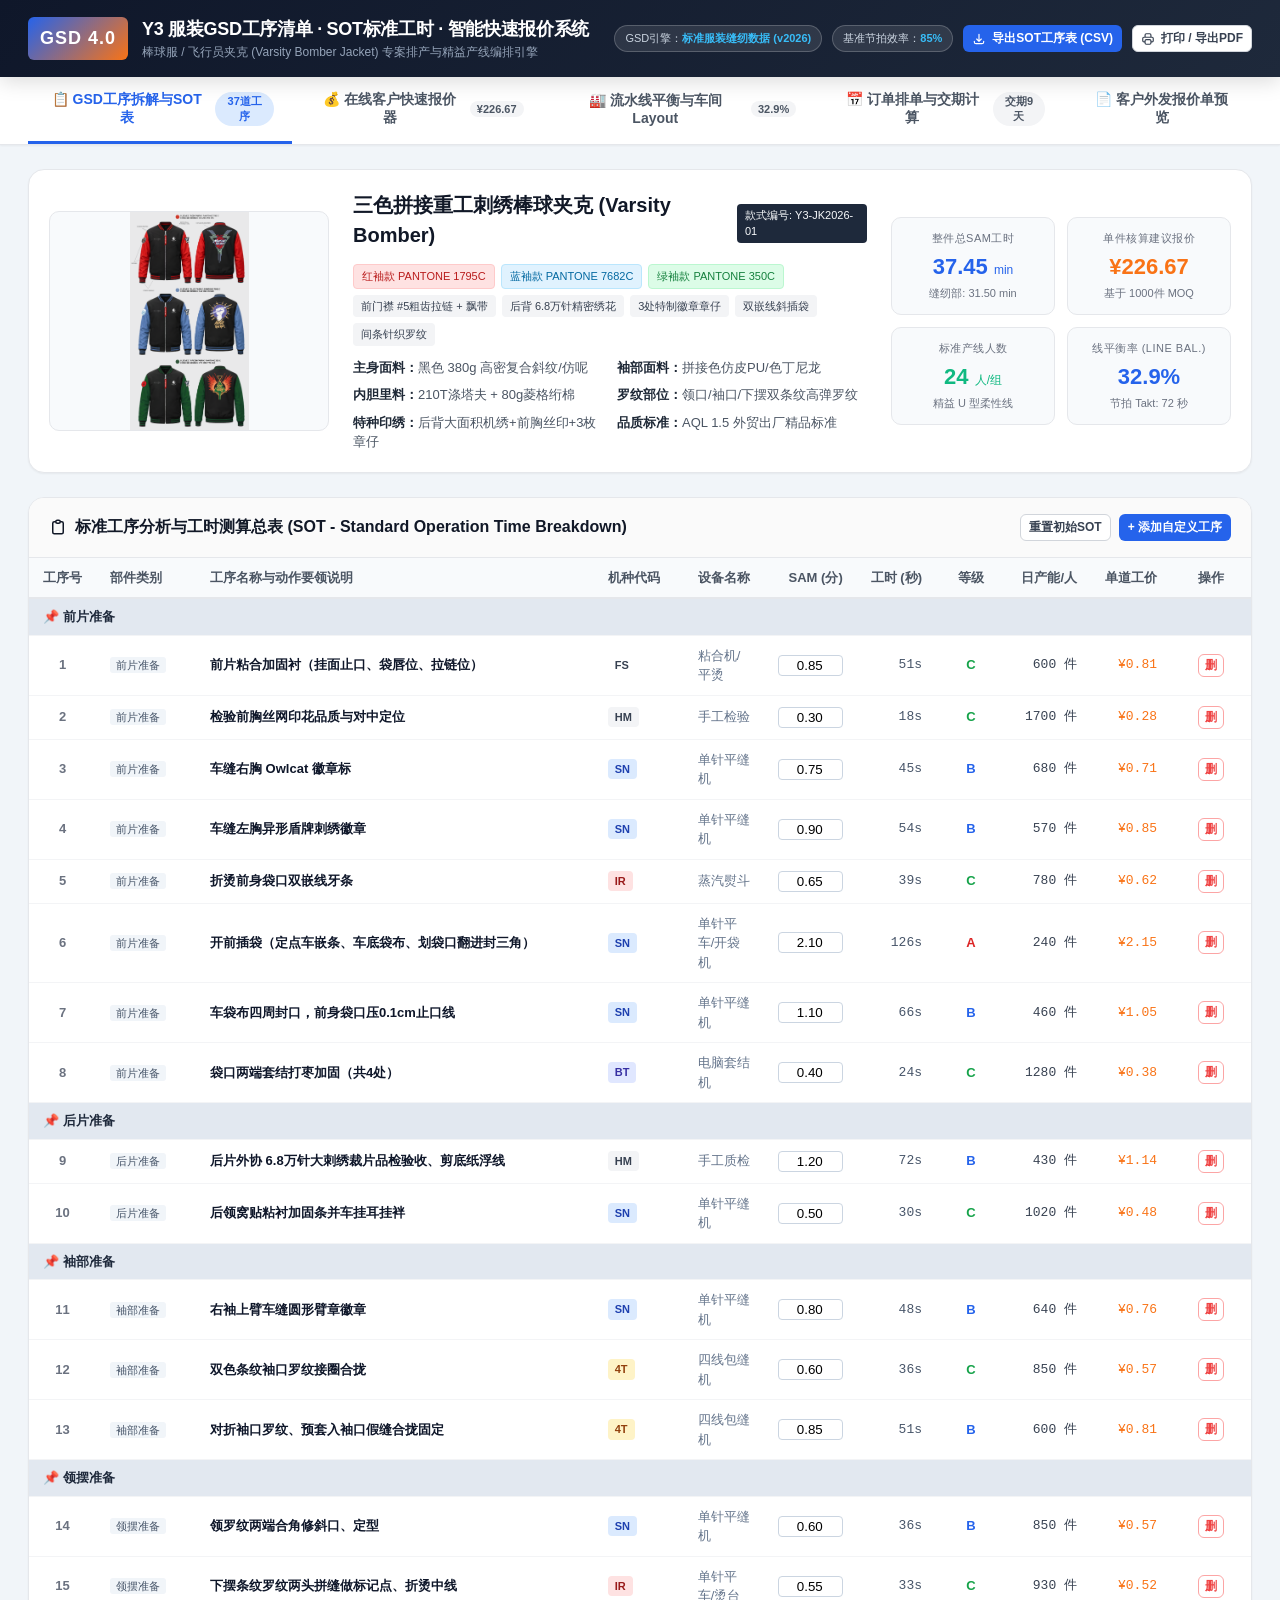
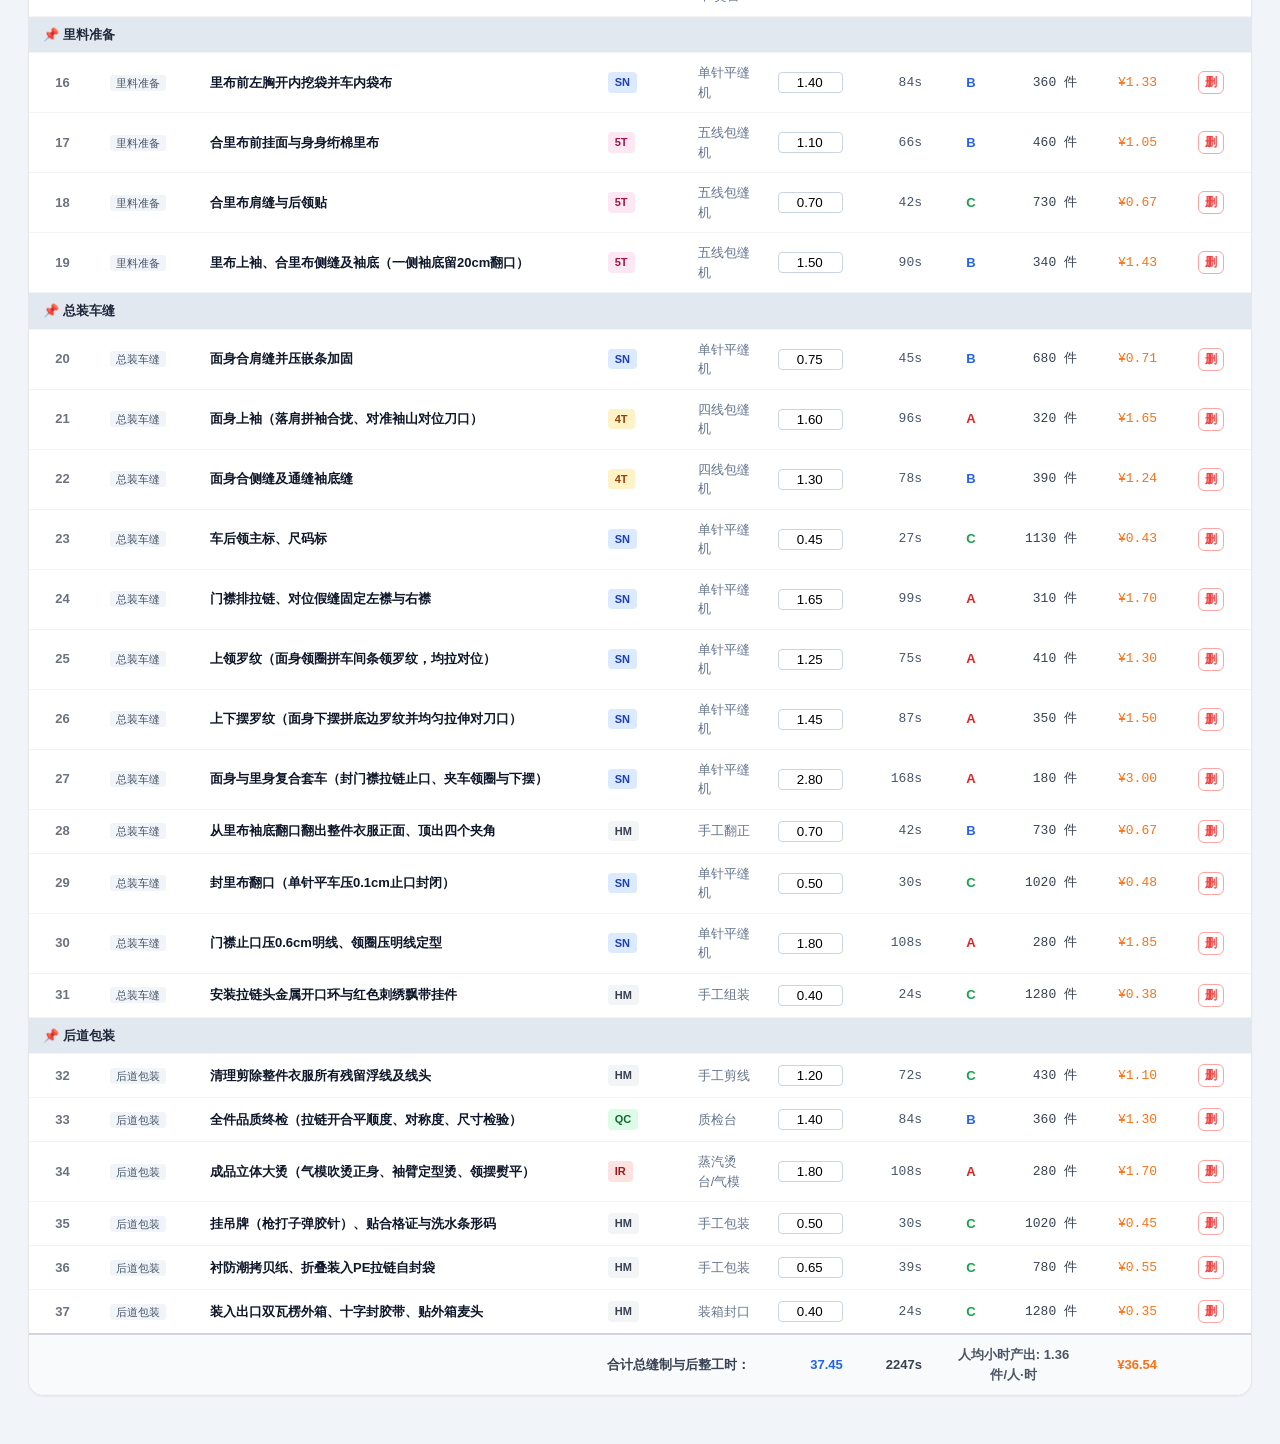
==== demos/01_industrial_engineering/gsd_garment_engine/index.html @ a8b74f74 "feat(core): 重构全景作品集工程架构为四大业务领域，集成工业工程与自动化实操Demo 1. 业务领域重构：按照工业工程、业务自动化、智能体协同、高可用实时系统完成模块化分类 2. 演示工程集" ====
<!DOCTYPE html>
<html lang="zh-CN">
<head>
  <meta charset="UTF-8">
  <meta name="viewport" content="width=device-width, initial-scale=1.0">
  <title>Y3 服装GSD快速工序拆解·智能报价·产线SOT与Layout智造系统</title>
  <style>
    :root {
      --primary: #2563eb;
      --primary-dark: #1d4ed8;
      --primary-light: #dbeafe;
      --accent: #f97316;
      --success: #10b981;
      --warning: #f59e0b;
      --danger: #ef4444;
      --dark: #0f172a;
      --gray-900: #111827;
      --gray-800: #1f2937;
      --gray-700: #374151;
      --gray-600: #4b5563;
      --gray-500: #6b7280;
      --gray-300: #d1d5db;
      --gray-200: #e5e7eb;
      --gray-100: #f3f4f6;
      --gray-50: #f9fafb;
      --white: #ffffff;
      --radius-sm: 6px;
      --radius: 10px;
      --radius-lg: 16px;
      --shadow-sm: 0 1px 2px 0 rgba(0,0,0,0.05);
      --shadow: 0 4px 6px -1px rgba(0,0,0,0.1), 0 2px 4px -1px rgba(0,0,0,0.06);
      --shadow-lg: 0 10px 15px -3px rgba(0,0,0,0.1), 0 4px 6px -2px rgba(0,0,0,0.05);
    }

    * {
      box-sizing: border-box;
      margin: 0;
      padding: 0;
      font-family: -apple-system, BlinkMacSystemFont, "Segoe UI", Roboto, "PingFang SC", "Hiragino Sans GB", "Microsoft YaHei", sans-serif;
    }

    body {
      background-color: #f1f5f9;
      color: var(--gray-800);
      line-height: 1.5;
      font-size: 14px;
      overflow-x: hidden;
    }

    /* 顶部导航与 Header */
    header {
      background: linear-gradient(135deg, #0f172a 0%, #1e293b 100%);
      color: var(--white);
      padding: 16px 28px;
      display: flex;
      justify-content: space-between;
      align-items: center;
      box-shadow: 0 4px 20px rgba(0,0,0,0.15);
      position: sticky;
      top: 0;
      z-index: 100;
    }

    .brand-group {
      display: flex;
      align-items: center;
      gap: 14px;
    }

    .brand-logo {
      background: linear-gradient(135deg, #2563eb, #f97316);
      color: white;
      font-weight: 900;
      font-size: 18px;
      padding: 8px 12px;
      border-radius: var(--radius-sm);
      letter-spacing: 1px;
    }

    .brand-title h1 {
      font-size: 18px;
      font-weight: 700;
      letter-spacing: -0.3px;
      display: flex;
      align-items: center;
      gap: 10px;
    }

    .brand-title p {
      font-size: 12px;
      color: #94a3b8;
    }

    .header-badges {
      display: flex;
      gap: 10px;
      align-items: center;
    }

    .badge-pill {
      background: rgba(255, 255, 255, 0.1);
      border: 1px solid rgba(255, 255, 255, 0.2);
      padding: 4px 10px;
      border-radius: 9999px;
      font-size: 11px;
      color: #cbd5e1;
    }

    .badge-pill strong {
      color: #38bdf8;
    }

    /* 选项卡导航 */
    .tabs-bar {
      background: var(--white);
      border-bottom: 1px solid var(--gray-200);
      display: flex;
      padding: 0 28px;
      gap: 8px;
      position: sticky;
      top: 68px;
      z-index: 90;
      box-shadow: var(--shadow-sm);
    }

    .tab-btn {
      padding: 14px 18px;
      font-size: 14px;
      font-weight: 600;
      color: var(--gray-600);
      background: transparent;
      border: none;
      border-bottom: 3px solid transparent;
      cursor: pointer;
      display: flex;
      align-items: center;
      gap: 8px;
      transition: all 0.2s;
    }

    .tab-btn:hover {
      color: var(--primary);
    }

    .tab-btn.active {
      color: var(--primary);
      border-bottom-color: var(--primary);
    }

    .tab-btn .tab-count {
      background: var(--gray-100);
      color: var(--gray-600);
      padding: 2px 7px;
      border-radius: 999px;
      font-size: 11px;
    }

    .tab-btn.active .tab-count {
      background: var(--primary-light);
      color: var(--primary);
    }

    /* 容器布局 */
    .app-main {
      padding: 24px 28px;
      max-width: 1600px;
      margin: 0 auto;
    }

    .tab-pane {
      display: none;
    }

    .tab-pane.active {
      display: block;
      animation: fadeIn 0.25s ease-in;
    }

    @keyframes fadeIn {
      from { opacity: 0; transform: translateY(6px); }
      to { opacity: 1; transform: translateY(0); }
    }

    /* 概览 Banner 区域 */
    .style-banner {
      background: var(--white);
      border-radius: var(--radius-lg);
      padding: 20px;
      box-shadow: var(--shadow-sm);
      margin-bottom: 24px;
      display: grid;
      grid-template-columns: 280px 1fr 340px;
      gap: 24px;
      align-items: center;
      border: 1px solid var(--gray-200);
    }

    .style-preview {
      width: 100%;
      height: 220px;
      border-radius: var(--radius);
      background: #f8fafc;
      border: 1px solid var(--gray-200);
      overflow: hidden;
      display: flex;
      align-items: center;
      justify-content: center;
      position: relative;
    }

    .style-preview img {
      max-height: 100%;
      max-width: 100%;
      object-fit: contain;
      cursor: zoom-in;
      transition: transform 0.2s;
    }

    .style-preview img:hover {
      transform: scale(1.04);
    }

    .style-info h2 {
      font-size: 20px;
      font-weight: 700;
      color: var(--gray-900);
      margin-bottom: 6px;
    }

    .style-tags {
      display: flex;
      flex-wrap: wrap;
      gap: 6px;
      margin-bottom: 12px;
    }

    .tag {
      font-size: 11px;
      padding: 3px 8px;
      border-radius: 4px;
      background: var(--gray-100);
      color: var(--gray-700);
      font-weight: 500;
    }

    .tag-red { background: #fee2e2; color: #b91c1c; border: 1px solid #fecaca; }
    .tag-blue { background: #e0f2fe; color: #0369a1; border: 1px solid #bae6fd; }
    .tag-green { background: #dcfce7; color: #15803d; border: 1px solid #bbf7d0; }
    .tag-dark { background: #1e293b; color: #f8fafc; }

    .style-features {
      font-size: 13px;
      color: var(--gray-600);
      display: grid;
      grid-template-columns: 1fr 1fr;
      gap: 8px 14px;
    }

    .feature-item strong {
      color: var(--gray-800);
    }

    .kpi-cards {
      display: grid;
      grid-template-columns: 1fr 1fr;
      gap: 12px;
    }

    .kpi-card {
      background: #f8fafc;
      border: 1px solid var(--gray-200);
      border-radius: var(--radius);
      padding: 12px;
      text-align: center;
    }

    .kpi-label {
      font-size: 11px;
      color: var(--gray-500);
      margin-bottom: 4px;
      text-transform: uppercase;
      letter-spacing: 0.5px;
    }

    .kpi-value {
      font-size: 22px;
      font-weight: 800;
      color: var(--gray-900);
    }

    .kpi-value.blue { color: var(--primary); }
    .kpi-value.orange { color: var(--accent); }
    .kpi-value.green { color: var(--success); }

    /* 通用面板与表格卡片 */
    .panel {
      background: var(--white);
      border-radius: var(--radius-lg);
      border: 1px solid var(--gray-200);
      box-shadow: var(--shadow-sm);
      margin-bottom: 24px;
      overflow: hidden;
    }

    .panel-header {
      padding: 16px 20px;
      border-bottom: 1px solid var(--gray-200);
      display: flex;
      justify-content: space-between;
      align-items: center;
      background: #fafafa;
    }

    .panel-title {
      font-size: 16px;
      font-weight: 700;
      color: var(--gray-900);
      display: flex;
      align-items: center;
      gap: 8px;
    }

    .panel-actions {
      display: flex;
      gap: 8px;
      align-items: center;
    }

    .btn {
      padding: 7px 14px;
      border-radius: var(--radius-sm);
      font-size: 13px;
      font-weight: 600;
      cursor: pointer;
      display: inline-flex;
      align-items: center;
      gap: 6px;
      border: 1px solid transparent;
      transition: all 0.2s;
    }

    .btn-primary {
      background: var(--primary);
      color: white;
    }

    .btn-primary:hover {
      background: var(--primary-dark);
    }

    .btn-outline {
      background: white;
      border-color: var(--gray-300);
      color: var(--gray-700);
    }

    .btn-outline:hover {
      background: var(--gray-50);
      border-color: var(--gray-400);
    }

    .btn-success {
      background: var(--success);
      color: white;
    }

    .btn-success:hover {
      filter: brightness(0.95);
    }

    .btn-sm {
      padding: 4px 8px;
      font-size: 12px;
    }

    /* 表格样式 */
    .table-container {
      width: 100%;
      overflow-x: auto;
    }

    table.data-table {
      width: 100%;
      border-collapse: collapse;
      text-align: left;
      font-size: 13px;
    }

    table.data-table th {
      background: #f8fafc;
      color: var(--gray-600);
      font-weight: 600;
      padding: 10px 14px;
      border-bottom: 2px solid var(--gray-200);
      white-space: nowrap;
    }

    table.data-table td {
      padding: 10px 14px;
      border-bottom: 1px solid var(--gray-100);
      color: var(--gray-700);
    }

    table.data-table tbody tr:hover {
      background-color: #f8fafc;
    }

    table.data-table tr.section-row {
      background-color: #f1f5f9;
      font-weight: 700;
      color: #0f172a;
    }

    .badge-machine {
      display: inline-block;
      padding: 2px 7px;
      border-radius: 4px;
      font-weight: 700;
      font-size: 11px;
    }

    .mach-SN { background: #dbeafe; color: #1e40af; } /* 平车 */
    .mach-4T { background: #fef3c7; color: #92400e; } /* 四线包缝 */
    .mach-5T { background: #fce7f3; color: #9d174d; } /* 五线包缝 */
    .mach-BT { background: #e0e7ff; color: #3730a3; } /* 打枣 */
    .mach-IR { background: #fee2e2; color: #991b1b; } /* 大烫/小烫 */
    .mach-HM { background: #f3f4f6; color: #374151; } /* 手工质检 */
    .mach-QC { background: #dcfce7; color: #166534; } /* 质检 */

    /* 报价器布局与卡片 */
    .quote-grid {
      display: grid;
      grid-template-columns: 1fr 380px;
      gap: 24px;
    }

    .quote-config-box {
      background: var(--white);
      border-radius: var(--radius-lg);
      border: 1px solid var(--gray-200);
      padding: 20px;
      box-shadow: var(--shadow-sm);
    }

    .form-group-grid {
      display: grid;
      grid-template-columns: repeat(auto-fit, minmax(220px, 1fr));
      gap: 16px;
      margin-bottom: 20px;
    }

    .form-item {
      display: flex;
      flex-direction: column;
      gap: 6px;
    }

    .form-item label {
      font-size: 12px;
      font-weight: 600;
      color: var(--gray-700);
      display: flex;
      justify-content: space-between;
    }

    .form-item input, .form-item select {
      padding: 8px 12px;
      border: 1px solid var(--gray-300);
      border-radius: var(--radius-sm);
      font-size: 13px;
      background: #ffffff;
      outline: none;
      transition: border-color 0.2s;
    }

    .form-item input:focus, .form-item select:focus {
      border-color: var(--primary);
      box-shadow: 0 0 0 3px rgba(37,99,235,0.1);
    }

    /* 报价侧边汇总卡 */
    .quote-summary-card {
      background: linear-gradient(180deg, #1e293b 0%, #0f172a 100%);
      color: white;
      border-radius: var(--radius-lg);
      padding: 24px;
      box-shadow: var(--shadow-lg);
      position: sticky;
      top: 130px;
    }

    .quote-price-big {
      text-align: center;
      margin: 16px 0 24px 0;
      padding-bottom: 20px;
      border-bottom: 1px dashed rgba(255,255,255,0.2);
    }

    .quote-price-big .currency {
      font-size: 20px;
      color: #fb923c;
    }

    .quote-price-big .val {
      font-size: 44px;
      font-weight: 900;
      color: #ffffff;
      line-height: 1;
    }

    .quote-price-big .unit {
      font-size: 13px;
      color: #94a3b8;
    }

    .cost-breakdown-list {
      display: flex;
      flex-direction: column;
      gap: 10px;
      font-size: 13px;
      margin-bottom: 24px;
    }

    .cost-row {
      display: flex;
      justify-content: space-between;
      color: #cbd5e1;
    }

    .cost-row.total-cost {
      font-weight: 700;
      color: #38bdf8;
      border-top: 1px solid rgba(255,255,255,0.15);
      padding-top: 8px;
    }

    .cost-row .val {
      font-weight: 600;
    }

    .tier-box {
      background: rgba(255,255,255,0.06);
      border-radius: var(--radius);
      padding: 12px;
      margin-top: 16px;
    }

    .tier-title {
      font-size: 12px;
      font-weight: 700;
      color: #fb923c;
      margin-bottom: 8px;
      text-transform: uppercase;
    }

    .tier-table {
      width: 100%;
      font-size: 12px;
    }

    .tier-table td {
      padding: 4px 0;
    }

    .tier-table td:last-child {
      text-align: right;
      font-weight: 700;
      color: #f8fafc;
    }

    /* Layout 产线布局拓扑图 */
    .layout-view-controls {
      display: flex;
      justify-content: space-between;
      align-items: center;
      margin-bottom: 16px;
      background: white;
      padding: 12px 18px;
      border-radius: var(--radius);
      border: 1px solid var(--gray-200);
    }

    .line-canvas-card {
      background: white;
      border-radius: var(--radius-lg);
      padding: 24px;
      border: 1px solid var(--gray-200);
      margin-bottom: 24px;
      overflow-x: auto;
    }

    .flow-topology {
      display: flex;
      flex-wrap: wrap;
      gap: 16px;
      justify-content: center;
      padding: 16px 0;
    }

    .station-node {
      background: #f8fafc;
      border: 2px solid #cbd5e1;
      border-radius: var(--radius);
      width: 160px;
      padding: 12px;
      display: flex;
      flex-direction: column;
      gap: 6px;
      box-shadow: var(--shadow-sm);
      position: relative;
      transition: all 0.2s;
    }

    .station-node:hover {
      border-color: var(--primary);
      transform: translateY(-3px);
      box-shadow: var(--shadow);
    }

    .station-node.bottleneck {
      border-color: var(--danger);
      background: #fff5f5;
    }

    .station-node.bottleneck::after {
      content: '瓶颈';
      position: absolute;
      top: -8px;
      right: -8px;
      background: var(--danger);
      color: white;
      font-size: 10px;
      font-weight: 700;
      padding: 1px 6px;
      border-radius: 99px;
    }

    .st-header {
      display: flex;
      justify-content: space-between;
      align-items: center;
      font-weight: 700;
      font-size: 13px;
    }

    .st-mach {
      font-size: 11px;
      font-weight: 700;
      color: var(--gray-600);
    }

    .st-op-title {
      font-size: 12px;
      font-weight: 600;
      color: var(--gray-800);
      min-height: 34px;
      line-height: 1.3;
    }

    .st-time-bar-wrap {
      width: 100%;
      height: 6px;
      background: var(--gray-200);
      border-radius: 99px;
      overflow: hidden;
      margin-top: 4px;
    }

    .st-time-bar {
      height: 100%;
      background: var(--primary);
      border-radius: 99px;
    }

    .st-time-bar.over {
      background: var(--danger);
    }

    .st-time-bar.under {
      background: var(--warning);
    }

    .st-time-text {
      display: flex;
      justify-content: space-between;
      font-size: 11px;
      color: var(--gray-500);
    }

    /* 甘特排产表 */
    .gantt-chart-box {
      margin-top: 20px;
      border-top: 1px solid var(--gray-200);
      padding-top: 20px;
    }

    .gantt-bar-row {
      display: grid;
      grid-template-columns: 160px 1fr 100px;
      align-items: center;
      gap: 16px;
      padding: 8px 0;
      border-bottom: 1px solid var(--gray-100);
    }

    .gantt-track {
      background: #f1f5f9;
      height: 24px;
      border-radius: 6px;
      overflow: hidden;
      display: flex;
      position: relative;
    }

    .gantt-progress {
      height: 100%;
      background: linear-gradient(90deg, #3b82f6, #1d4ed8);
      border-radius: 4px;
      display: flex;
      align-items: center;
      justify-content: flex-end;
      padding-right: 8px;
      color: white;
      font-size: 11px;
      font-weight: 700;
    }

    /* 模态框与打印视图 */
    .modal-overlay {
      position: fixed;
      top: 0;
      left: 0;
      width: 100%;
      height: 100%;
      background: rgba(0,0,0,0.5);
      backdrop-filter: blur(4px);
      display: none;
      align-items: center;
      justify-content: center;
      z-index: 200;
    }

    .modal-overlay.active {
      display: flex;
    }

    .modal-content {
      background: white;
      border-radius: var(--radius-lg);
      max-width: 900px;
      width: 90%;
      max-height: 90vh;
      overflow-y: auto;
      padding: 30px;
      box-shadow: 0 25px 50px -12px rgba(0,0,0,0.25);
    }

    /* 打印专用 CSS */
    @media print {
      body {
        background: white !important;
        color: black !important;
        font-size: 11pt;
      }
      header, .tabs-bar, .panel-actions, .no-print {
        display: none !important;
      }
      .panel {
        box-shadow: none !important;
        border: 1px solid #ccc !important;
        page-break-inside: avoid;
      }
      .tab-pane {
        display: block !important;
      }
    }
  </style>
</head>
<body>

  <!-- 顶部系统栏 -->
  <header>
    <div class="brand-group">
      <div class="brand-logo">GSD 4.0</div>
      <div class="brand-title">
        <h1>Y3 服装GSD工序清单 · SOT标准工时 · 智能快速报价系统</h1>
        <p>棒球服 / 飞行员夹克 (Varsity Bomber Jacket) 专案排产与精益产线编排引擎</p>
      </div>
    </div>
    <div class="header-badges">
      <div class="badge-pill">GSD引擎：<strong>标准服装缝纫数据 (v2026)</strong></div>
      <div class="badge-pill">基准节拍效率：<strong>85%</strong></div>
      <button class="btn btn-primary btn-sm" onclick="exportFullSOTExcel()">
        <svg width="14" height="14" fill="none" stroke="currentColor" viewBox="0 0 24 24"><path stroke-linecap="round" stroke-linejoin="round" stroke-width="2" d="M4 16v1a3 3 0 003 3h10a3 3 0 003-3v-1m-4-4l-4 4m0 0l-4-4m4 4V4"/></svg>
        导出SOT工序表 (CSV)
      </button>
      <button class="btn btn-outline btn-sm" onclick="window.print()">
        <svg width="14" height="14" fill="none" stroke="currentColor" viewBox="0 0 24 24"><path stroke-linecap="round" stroke-linejoin="round" stroke-width="2" d="M17 17h2a2 2 0 002-2v-4a2 2 0 00-2-2H5a2 2 0 00-2 2v4a2 2 0 002 2h2m2 4h6a2 2 0 002-2v-4a2 2 0 00-2-2H9a2 2 0 00-2 2v4a2 2 0 002 2zm8-12V5a2 2 0 00-2-2H9a2 2 0 00-2 2v4h10z"/></svg>
        打印 / 导出PDF
      </button>
    </div>
  </header>

  <!-- 选项卡导航 -->
  <div class="tabs-bar no-print">
    <button class="tab-btn active" onclick="switchTab('tab-sot')">
      <span>📋 GSD工序拆解与SOT表</span>
      <span class="tab-count" id="badge-op-count">37工序</span>
    </button>
    <button class="tab-btn" onclick="switchTab('tab-quote')">
      <span>💰 在线客户快速报价器</span>
      <span class="tab-count" id="badge-unit-price">¥148.50</span>
    </button>
    <button class="tab-btn" onclick="switchTab('tab-layout')">
      <span>🏭 流水线平衡与车间Layout</span>
      <span class="tab-count" id="badge-balance">88.6%</span>
    </button>
    <button class="tab-btn" onclick="switchTab('tab-schedule')">
      <span>📅 订单排单与交期计算</span>
      <span class="tab-count" id="badge-delivery">交期8天</span>
    </button>
    <button class="tab-btn" onclick="switchTab('tab-client-view')">
      <span>📄 客户外发报价单预览</span>
    </button>
  </div>

  <main class="app-main">

    <!-- 款式技术参数卡片 -->
    <div class="style-banner">
      <div class="style-preview">
        <img src="assets/jacket_spec.png" alt="棒球夹克设计稿" title="点击可查看大图" onclick="viewLargeImage()">
      </div>
      <div class="style-info">
        <div style="display: flex; align-items: center; justify-content: space-between;">
          <h2>三色拼接重工刺绣棒球夹克 (Varsity Bomber)</h2>
          <span class="tag tag-dark">款式编号: Y3-JK2026-01</span>
        </div>
        <div class="style-tags" style="margin-top: 8px;">
          <span class="tag tag-red">红袖款 PANTONE 1795C</span>
          <span class="tag tag-blue">蓝袖款 PANTONE 7682C</span>
          <span class="tag tag-green">绿袖款 PANTONE 350C</span>
          <span class="tag">前门襟 #5粗齿拉链 + 飘带</span>
          <span class="tag">后背 6.8万针精密绣花</span>
          <span class="tag">3处特制徽章章仔</span>
          <span class="tag">双嵌线斜插袋</span>
          <span class="tag">间条针织罗纹</span>
        </div>
        <div class="style-features">
          <div class="feature-item"><strong>主身面料：</strong>黑色 380g 高密复合斜纹/仿呢</div>
          <div class="feature-item"><strong>袖部面料：</strong>拼接色仿皮PU/色丁尼龙</div>
          <div class="feature-item"><strong>内胆里料：</strong>210T涤塔夫 + 80g菱格绗棉</div>
          <div class="feature-item"><strong>罗纹部位：</strong>领口/袖口/下摆双条纹高弹罗纹</div>
          <div class="feature-item"><strong>特种印绣：</strong>后背大面积机绣+前胸丝印+3枚章仔</div>
          <div class="feature-item"><strong>品质标准：</strong>AQL 1.5 外贸出厂精品标准</div>
        </div>
      </div>
      <div class="kpi-cards">
        <div class="kpi-card">
          <div class="kpi-label">整件总SAM工时</div>
          <div class="kpi-value blue" id="banner-total-sam">32.85 <small style="font-size:12px;font-weight:400">min</small></div>
          <div style="font-size: 11px; color: var(--gray-500); margin-top:2px;">缝纫部: <span id="banner-sew-sam">26.35</span> min</div>
        </div>
        <div class="kpi-card">
          <div class="kpi-label">单件核算建议报价</div>
          <div class="kpi-value orange" id="banner-suggest-price">¥148.50</div>
          <div style="font-size: 11px; color: var(--gray-500); margin-top:2px;">基于 1000件 MOQ</div>
        </div>
        <div class="kpi-card">
          <div class="kpi-label">标准产线人数</div>
          <div class="kpi-value green">24 <small style="font-size:12px;font-weight:400">人/组</small></div>
          <div style="font-size: 11px; color: var(--gray-500); margin-top:2px;">精益 U 型柔性线</div>
        </div>
        <div class="kpi-card">
          <div class="kpi-label">线平衡率 (Line Bal.)</div>
          <div class="kpi-value blue" id="banner-balance-rate">88.6%</div>
          <div style="font-size: 11px; color: var(--gray-500); margin-top:2px;">节拍 Takt: 72 秒</div>
        </div>
      </div>
    </div>

    <!-- 选项卡 1: GSD 工序拆解与 SOT 表 -->
    <div id="tab-sot" class="tab-pane active">
      <div class="panel">
        <div class="panel-header">
          <div class="panel-title">
            <svg width="18" height="18" fill="none" stroke="currentColor" viewBox="0 0 24 24"><path stroke-linecap="round" stroke-linejoin="round" stroke-width="2" d="M9 5H7a2 2 0 00-2 2v12a2 2 0 002 2h10a2 2 0 002-2V7a2 2 0 00-2-2h-2M9 5a2 2 0 002 2h2a2 2 0 002-2M9 5a2 2 0 012-2h2a2 2 0 012 2"/></svg>
            标准工序分析与工时测算总表 (SOT - Standard Operation Time Breakdown)
          </div>
          <div class="panel-actions">
            <button class="btn btn-outline btn-sm" onclick="resetToDefaultSOT()">重置初始SOT</button>
            <button class="btn btn-primary btn-sm" onclick="addNewOperationModal()">+ 添加自定义工序</button>
          </div>
        </div>
        <div class="table-container">
          <table class="data-table" id="sot-table">
            <thead>
              <tr>
                <th style="width: 50px;">工序号</th>
                <th style="width: 100px;">部件类别</th>
                <th>工序名称与动作要领说明</th>
                <th style="width: 90px;">机种代码</th>
                <th style="width: 80px;">设备名称</th>
                <th style="width: 75px; text-align:right;">SAM (分)</th>
                <th style="width: 70px; text-align:right;">工时 (秒)</th>
                <th style="width: 70px; text-align:center;">等级</th>
                <th style="width: 85px; text-align:right;">日产能/人</th>
                <th style="width: 80px; text-align:right;">单道工价</th>
                <th style="width: 80px; text-align:center;">操作</th>
              </tr>
            </thead>
            <tbody id="sot-tbody">
              <!-- JS 动态渲染 -->
            </tbody>
            <tfoot style="background: #f8fafc; font-weight: 700; border-top: 2px solid var(--gray-300);">
              <tr>
                <td colspan="5" style="text-align: right; padding: 12px 14px;">合计总缝制与后整工时：</td>
                <td style="text-align: right; color: var(--primary);" id="total-sam-val">32.85</td>
                <td style="text-align: right;" id="total-sec-val">1971s</td>
                <td colspan="2" style="text-align: center; color: var(--gray-600);">人均小时产出: <span id="pph-val">1.82 件</span></td>
                <td style="text-align: right; color: var(--accent);" id="total-piece-rate-val">¥35.12</td>
                <td></td>
              </tr>
            </tfoot>
          </table>
        </div>
      </div>
    </div>

    <!-- 选项卡 2: 在线客户快速报价器 -->
    <div id="tab-quote" class="tab-pane">
      <div class="quote-grid">
        <!-- 报价配置左侧 -->
        <div class="quote-config-box">
          <div style="display:flex; justify-content:space-between; align-items:center; margin-bottom: 16px;">
            <h3 style="font-size: 16px; font-weight: 700; color: var(--gray-900);">成本核算参数调节器 (实时联动报价)</h3>
            <span style="font-size: 12px; color: var(--gray-500);">所有参数变动将即时反映到客户报价中</span>
          </div>

          <h4 style="font-size: 13px; font-weight: 700; color: var(--primary); margin: 12px 0 8px 0; border-bottom: 1px solid var(--gray-200); padding-bottom: 4px;">
            1. 订单量与宏观费率
          </h4>
          <div class="form-group-grid">
            <div class="form-item">
              <label>目标订单数量 (件) <span id="lbl-qty">1,000 件</span></label>
              <input type="range" id="cfg-qty" min="100" max="10000" step="100" value="1000" oninput="calculateQuote()">
            </div>
            <div class="form-item">
              <label>车间稼动率 / 效率 (%)</label>
              <input type="number" id="cfg-efficiency" value="82" min="50" max="120" oninput="calculateQuote()">
            </div>
            <div class="form-item">
              <label>工人基础分钟工价 (元/SAM)</label>
              <input type="number" id="cfg-minute-cost" value="0.95" step="0.05" oninput="calculateQuote()">
            </div>
            <div class="form-item">
              <label>目标综合毛利率 (%)</label>
              <input type="number" id="cfg-margin" value="20" min="5" max="50" oninput="calculateQuote()">
            </div>
          </div>

          <h4 style="font-size: 13px; font-weight: 700; color: var(--primary); margin: 16px 0 8px 0; border-bottom: 1px solid var(--gray-200); padding-bottom: 4px;">
            2. 面料与里料成本 (主身、拼袖、绗棉里布、条纹罗纹)
          </h4>
          <div class="form-group-grid">
            <div class="form-item">
              <label>主身黑色复合斜纹 (米/件 × 元/米)</label>
              <div style="display:flex; gap:6px;">
                <input type="number" id="cfg-fab1-usage" value="1.25" step="0.05" placeholder="单耗米" style="width:50%" oninput="calculateQuote()">
                <input type="number" id="cfg-fab1-price" value="34.00" step="1" placeholder="单价元" style="width:50%" oninput="calculateQuote()">
              </div>
            </div>
            <div class="form-item">
              <label>拼接袖子料 (红/蓝/绿面料)</label>
              <div style="display:flex; gap:6px;">
                <input type="number" id="cfg-fab2-usage" value="0.65" step="0.05" placeholder="单耗米" style="width:50%" oninput="calculateQuote()">
                <input type="number" id="cfg-fab2-price" value="26.00" step="1" placeholder="单价元" style="width:50%" oninput="calculateQuote()">
              </div>
            </div>
            <div class="form-item">
              <label>210T涤塔夫+80g绗棉夹里</label>
              <div style="display:flex; gap:6px;">
                <input type="number" id="cfg-fab3-usage" value="1.35" step="0.05" placeholder="单耗米" style="width:50%" oninput="calculateQuote()">
                <input type="number" id="cfg-fab3-price" value="14.50" step="0.5" placeholder="单价元" style="width:50%" oninput="calculateQuote()">
              </div>
            </div>
            <div class="form-item">
              <label>领/袖/下摆双色条纹扁机罗纹 (套)</label>
              <div style="display:flex; gap:6px;">
                <input type="number" id="cfg-rib-usage" value="1.00" step="0.1" style="width:40%" readonly>
                <input type="number" id="cfg-rib-price" value="12.50" step="0.5" placeholder="整套单价" style="width:60%" oninput="calculateQuote()">
              </div>
            </div>
          </div>

          <h4 style="font-size: 13px; font-weight: 700; color: var(--primary); margin: 16px 0 8px 0; border-bottom: 1px solid var(--gray-200); padding-bottom: 4px;">
            3. 特种外协印花与刺绣工艺
          </h4>
          <div class="form-group-grid">
            <div class="form-item">
              <label>后背超大精密机绣 (6.8万针)</label>
              <div style="display:flex; gap:6px;">
                <input type="number" id="cfg-emb-cost" value="20.40" step="1" placeholder="刺绣加工费" style="width:60%" oninput="calculateQuote()">
                <input type="number" id="cfg-emb-mold" value="350" step="50" placeholder="开版费" style="width:40%" oninput="calculateQuote()">
              </div>
            </div>
            <div class="form-item">
              <label>前胸胶浆丝网印花 (双色套印)</label>
              <div style="display:flex; gap:6px;">
                <input type="number" id="cfg-print-cost" value="2.50" step="0.5" placeholder="印花单价" style="width:60%" oninput="calculateQuote()">
                <input type="number" id="cfg-print-mold" value="180" step="20" placeholder="网版费" style="width:40%" oninput="calculateQuote()">
              </div>
            </div>
            <div class="form-item">
              <label>臂章与胸口徽章 (3枚章仔)</label>
              <input type="number" id="cfg-patches-cost" value="7.50" step="0.5" oninput="calculateQuote()">
            </div>
            <div class="form-item">
              <label>开尾树脂拉链 + 金属拉环织带飘带</label>
              <input type="number" id="cfg-zipper-cost" value="7.20" step="0.5" oninput="calculateQuote()">
            </div>
          </div>

          <h4 style="font-size: 13px; font-weight: 700; color: var(--primary); margin: 16px 0 8px 0; border-bottom: 1px solid var(--gray-200); padding-bottom: 4px;">
            4. 辅料、包装及工厂制造损耗
          </h4>
          <div class="form-group-grid">
            <div class="form-item">
              <label>吊牌/主标/洗标/线/衬/配件袋</label>
              <input type="number" id="cfg-trims-misc" value="4.20" step="0.5" oninput="calculateQuote()">
            </div>
            <div class="form-item">
              <label>独立PE袋/干燥剂/外箱分摊</label>
              <input type="number" id="cfg-pack-misc" value="2.20" step="0.2" oninput="calculateQuote()">
            </div>
            <div class="form-item">
              <label>面料裁剪与裁床费 (元/件)</label>
              <input type="number" id="cfg-cut-fee" value="3.50" step="0.5" oninput="calculateQuote()">
            </div>
            <div class="form-item">
              <label>面料缩水裁损与制损率 (%)</label>
              <input type="number" id="cfg-scrap-rate" value="4.5" step="0.5" oninput="calculateQuote()">
            </div>
          </div>
        </div>

        <!-- 报价右侧看板 -->
        <div class="quote-summary-card">
          <div style="font-size: 13px; color: #94a3b8; font-weight: 600; text-transform: uppercase; letter-spacing: 1px;">
            FOB / EXW 建议出厂报价
          </div>
          <div class="quote-price-big">
            <span class="currency">¥</span>
            <span class="val" id="quote-final-price">148.50</span>
            <div class="unit">单件出厂含税含利报价 (基于 <span id="sum-qty-lbl">1000</span> 件)</div>
          </div>

          <div class="cost-breakdown-list">
            <div class="cost-row">
              <span>面料及里布总计：</span>
              <span class="val" id="sum-fabric-val">¥81.98</span>
            </div>
            <div class="cost-row">
              <span>拉链与辅料总计：</span>
              <span class="val" id="sum-trims-val">¥13.60</span>
            </div>
            <div class="cost-row">
              <span>后背刺绣+印花+徽章：</span>
              <span class="val" id="sum-craft-val">¥30.93</span>
            </div>
            <div class="cost-row">
              <span>缝纫CMT车工加工费：</span>
              <span class="val" id="sum-cmt-val">¥38.06</span>
            </div>
            <div class="cost-row">
              <span>裁剪与后道包装整烫：</span>
              <span class="val" id="sum-fin-val">¥9.70</span>
            </div>
            <div class="cost-row">
              <span>版费平摊 (刺绣+丝印)：</span>
              <span class="val" id="sum-mold-val">¥0.53</span>
            </div>
            <div class="cost-row">
              <span>裁剪损耗 (4.5%)：</span>
              <span class="val" id="sum-scrap-val">¥4.30</span>
            </div>
            <div class="cost-row total-cost">
              <span>实际制造成本 (BOM+CMT)：</span>
              <span class="val" id="sum-pure-cost">¥123.75</span>
            </div>
            <div class="cost-row" style="color: #34d399;">
              <span>企业毛利 (<span id="sum-margin-pct">20</span>%)：</span>
              <span class="val" id="sum-profit-val">¥24.75</span>
            </div>
          </div>

          <div class="tier-box">
            <div class="tier-title">阶梯起订量 (MOQ) 报价对比</div>
            <table class="tier-table">
              <tr>
                <td>300 件 (小单试产)</td>
                <td id="tier-300">¥162.80</td>
              </tr>
              <tr>
                <td>500 件 (中等批量)</td>
                <td id="tier-500">¥154.20</td>
              </tr>
              <tr style="background: rgba(37,99,235,0.25); border-radius: 4px;">
                <td style="color:#93c5fd; padding-left:4px;">1,000 件 (基准批量)</td>
                <td style="color:#93c5fd;" id="tier-1000">¥148.50</td>
              </tr>
              <tr>
                <td>3,000 件 (规模量产)</td>
                <td id="tier-3000">¥141.20</td>
              </tr>
              <tr>
                <td>5,000 件 (大货特惠)</td>
                <td id="tier-5000">¥136.50</td>
              </tr>
            </table>
          </div>

          <button class="btn btn-primary" style="width: 100%; margin-top: 20px; justify-content: center;" onclick="switchTab('tab-client-view')">
            查看生成客户报价单 &rarr;
          </button>
        </div>
      </div>
    </div>

    <!-- 选项卡 3: 流水线平衡与车间 Layout -->
    <div id="tab-layout" class="tab-pane">
      <div class="layout-view-controls">
        <div style="display:flex; align-items:center; gap:16px;">
          <div>
            <label style="font-size:12px; font-weight:700; color:var(--gray-600);">产线总人数：</label>
            <select id="line-workers-select" onchange="updateLineBalancing()" style="padding:4px 8px; border-radius:4px; border:1px solid #cbd5e1; font-weight:700;">
              <option value="18">18 人精益单元线</option>
              <option value="20">20 人标准单轨线</option>
              <option value="24" selected>24 人精益 U 型柔性线 (推荐)</option>
              <option value="28">28 人高速吊挂流水线</option>
              <option value="32">32 人规模量产双列线</option>
            </select>
          </div>
          <div>
            <label style="font-size:12px; font-weight:700; color:var(--gray-600);">流水线排布模式：</label>
            <select id="line-layout-mode" onchange="renderLayoutTopology()" style="padding:4px 8px; border-radius:4px; border:1px solid #cbd5e1;">
              <option value="U">精益 U 型单元 (Lean U-Cell)</option>
              <option value="DOUBLE">双列对流式流水线 (Double Line)</option>
              <option value="LINEAR">单轨直线吊挂式 (Linear Flow)</option>
            </select>
          </div>
        </div>

        <div style="display:flex; gap:16px; align-items:center;">
          <div style="font-size:12px;">节拍时间 Takt: <strong style="color:var(--primary); font-size:14px;" id="val-takt-time">68 秒/件</strong></div>
          <div style="font-size:12px;">理论平衡率: <strong style="color:var(--success); font-size:14px;" id="val-balance-rate">88.6%</strong></div>
          <div style="font-size:12px;">日计划产出 (10H): <strong style="color:var(--accent); font-size:14px;" id="val-daily-capacity">440 件/天</strong></div>
        </div>
      </div>

      <div class="line-canvas-card">
        <div style="display:flex; justify-content:space-between; align-items:center; margin-bottom:14px;">
          <h4 style="font-size:14px; font-weight:700; color:var(--gray-800);">流水线工位分配与设备拓扑图 (Workstation Balancing Topology)</h4>
          <div style="display:flex; gap:12px; font-size:11px;">
            <span style="display:flex; align-items:center; gap:4px;"><span style="width:10px; height:10px; background:var(--primary); border-radius:2px;"></span> 正常工位</span>
            <span style="display:flex; align-items:center; gap:4px;"><span style="width:10px; height:10px; background:var(--danger); border-radius:2px;"></span> 瓶颈超载工位</span>
            <span style="display:flex; align-items:center; gap:4px;"><span style="width:10px; height:10px; background:var(--warning); border-radius:2px;"></span> 轻载可合并工位</span>
          </div>
        </div>

        <!-- 拓扑节点容器 -->
        <div class="flow-topology" id="topology-container">
          <!-- JS 渲染工位卡片 -->
        </div>
      </div>

      <!-- 设备需求汇总表 -->
      <div class="panel">
        <div class="panel-header">
          <div class="panel-title">本生产单元设备配置汇总表 (Equipment Requirement)</div>
        </div>
        <div style="padding: 16px 20px;">
          <div style="display:grid; grid-template-columns: repeat(auto-fit, minmax(180px, 1fr)); gap:16px;" id="mach-summary-box">
            <!-- JS 渲染设备统计 -->
          </div>
        </div>
      </div>
    </div>

    <!-- 选项卡 4: 订单排单与交期计算 -->
    <div id="tab-schedule" class="tab-pane">
      <div class="panel">
        <div class="panel-header">
          <div class="panel-title">订单交期倒排与产能爬坡甘特图 (Production Scheduling & Ramp-up)</div>
          <div class="panel-actions">
            <span style="font-size: 12px; color: var(--gray-500);">采用 4日熟练度学习曲线 (Learning Curve)</span>
          </div>
        </div>
        <div style="padding: 20px;">
          <div class="form-group-grid" style="margin-bottom: 24px;">
            <div class="form-item">
              <label>订单总件数 (件)</label>
              <input type="number" id="sch-order-qty" value="1000" oninput="calculateSchedule()">
            </div>
            <div class="form-item">
              <label>车间每日工作时长 (小时/天)</label>
              <input type="number" id="sch-work-hours" value="10" min="8" max="12" oninput="calculateSchedule()">
            </div>
            <div class="form-item">
              <label>计划上线开工日期</label>
              <input type="date" id="sch-start-date" onchange="calculateSchedule()">
            </div>
            <div class="form-item">
              <label>产线人数编制</label>
              <input type="number" id="sch-line-workers" value="24" oninput="calculateSchedule()">
            </div>
          </div>

          <!-- 排产核心指标 -->
          <div style="display:grid; grid-template-columns: repeat(4, 1fr); gap:16px; margin-bottom: 24px;">
            <div class="kpi-card">
              <div class="kpi-label">全速稳定日产能</div>
              <div class="kpi-value green" id="sch-steady-capacity">440 件/天</div>
            </div>
            <div class="kpi-card">
              <div class="kpi-label">缝制纯车缝总天数</div>
              <div class="kpi-value blue" id="sch-sew-days">3.2 天</div>
            </div>
            <div class="kpi-card">
              <div class="kpi-label">预计入库完工日期</div>
              <div class="kpi-value orange" id="sch-finish-date">2026-11-04</div>
            </div>
            <div class="kpi-card">
              <div class="kpi-label">总产前准备至出货周期</div>
              <div class="kpi-value dark" id="sch-total-leadtime">8 工作日</div>
            </div>
          </div>

          <!-- 每日排单进度表 -->
          <h4 style="font-size: 14px; font-weight:700; color:var(--gray-800); margin-bottom: 12px;">每日排产爬坡与累计产出计划表</h4>
          <div class="table-container">
            <table class="data-table" id="schedule-daily-table">
              <thead>
                <tr>
                  <th>生产日序</th>
                  <th>排产日期</th>
                  <th>生产阶段说明</th>
                  <th>效率爬坡率</th>
                  <th>当日计划产出 (件)</th>
                  <th>累计产出 (件)</th>
                  <th>订单完成率</th>
                  <th>生产进度甘特展示</th>
                </tr>
              </thead>
              <tbody id="schedule-daily-tbody">
                <!-- JS 动态渲染 -->
              </tbody>
            </table>
          </div>
        </div>
      </div>
    </div>

    <!-- 选项卡 5: 客户外发报价单预览 (规范脱敏版) -->
    <div id="tab-client-view" class="tab-pane">
      <div class="panel" style="max-width: 900px; margin: 0 auto; box-shadow: var(--shadow-lg);">
        <div class="panel-header" style="background: white; border-bottom: 2px solid var(--dark); padding: 24px 28px;">
          <div>
            <h2 style="font-size: 20px; font-weight: 800; color: #0f172a;">QUOTATION SHEET · 外贸成衣加工与打样报价单</h2>
            <p style="font-size: 12px; color: #64748b;">报价单号: QT-20261028-01 | 发往客户: VIP CUSTOMER | 有效期: 15天</p>
          </div>
          <button class="btn btn-primary btn-sm no-print" onclick="window.print()">
            <svg width="14" height="14" fill="none" stroke="currentColor" viewBox="0 0 24 24"><path stroke-linecap="round" stroke-linejoin="round" stroke-width="2" d="M17 17h2a2 2 0 002-2v-4a2 2 0 00-2-2H5a2 2 0 00-2 2v4a2 2 0 002 2h2m2 4h6a2 2 0 002-2v-4a2 2 0 00-2-2H9a2 2 0 00-2 2v4a2 2 0 002 2zm8-12V5a2 2 0 00-2-2H9a2 2 0 00-2 2v4h10z"/></svg>
            打印 / 另存为客户PDF
          </button>
        </div>

        <div style="padding: 28px;">
          <!-- 客户单款式信息 -->
          <div style="display:flex; gap:20px; border-bottom:1px solid #e2e8f0; padding-bottom: 20px; margin-bottom: 20px;">
            <img src="assets/jacket_spec.png" style="width: 140px; height: 140px; object-fit: contain; border-radius: 8px; border: 1px solid #e2e8f0; background: #f8fafc;">
            <div style="flex:1;">
              <h3 style="font-size: 16px; font-weight:700; color:#1e293b;">三色拼接重工刺绣棒球夹克 (Varsity Bomber Jacket)</h3>
              <p style="font-size: 12px; color:#64748b; margin-top:4px;">款号: Y3-JK2026-01 | 适用季节: 秋冬季 | 建议面料: 高密呢绒复合面料 + PU/锦纶拼袖</p>
              <div style="display:grid; grid-template-columns: 1fr 1fr; gap:6px 12px; font-size:12px; margin-top: 10px;">
                <div>• <strong>颜色系列：</strong>红袖款 (1795C)、蓝袖款 (7682C)、绿袖款 (350C)</div>
                <div>• <strong>特殊工艺：</strong>后背 6.8万针密集绣花、右臂织唛章、胸前印字</div>
                <div>• <strong>门襟辅料：</strong>#5金属开尾拉链 + 挂环织带拉片</div>
                <div>• <strong>内里工艺：</strong>绗缝 80g 薄夹棉防寒内胆 + 内贴暗袋</div>
              </div>
            </div>
          </div>

          <!-- 成本拆解 (对外展示规范结构) -->
          <table class="data-table" style="margin-bottom: 20px;">
            <thead>
              <tr style="background:#f8fafc;">
                <th>费用项目</th>
                <th>规格说明</th>
                <th style="text-align:right;">单件金额 (RMB)</th>
                <th style="text-align:right;">美元折算 (USD)</th>
              </tr>
            </thead>
            <tbody>
              <tr>
                <td><strong>主身面料及拼接料</strong></td>
                <td>黑色高密复合呢料 1.25m + 袖子高品质拼接料 0.65m</td>
                <td style="text-align:right;" id="cl-fab-cost">¥59.40</td>
                <td style="text-align:right;" id="cl-fab-cost-usd">$8.25</td>
              </tr>
              <tr>
                <td><strong>里料与罗纹</strong></td>
                <td>210T涤塔夫绗薄棉内胆 + 领口/袖口/底摆定制双色条纹扁机套件</td>
                <td style="text-align:right;" id="cl-inner-cost">¥32.08</td>
                <td style="text-align:right;" id="cl-inner-cost-usd">$4.46</td>
              </tr>
              <tr>
                <td><strong>特种印花与机绣</strong></td>
                <td>后背超精密大刺绣(6.8万针) + 前胸丝网印花 + 臂胸章仔3枚</td>
                <td style="text-align:right;" id="cl-craft-cost">¥30.93</td>
                <td style="text-align:right;" id="cl-craft-cost-usd">$4.30</td>
              </tr>
              <tr>
                <td><strong>辅料及包装配件</strong></td>
                <td>#5金属拉链、挂件拉环、主标洗标尺码标、独立PE袋及出口外箱</td>
                <td style="text-align:right;" id="cl-trims-cost">¥13.60</td>
                <td style="text-align:right;" id="cl-trims-cost-usd">$1.89</td>
              </tr>
              <tr>
                <td><strong>车缝加工与后道整烫 (CMT)</strong></td>
                <td>全工艺车缝组装、剪线质检、立体蒸汽定型大烫、成品封箱</td>
                <td style="text-align:right;" id="cl-cmt-cost">¥37.20</td>
                <td style="text-align:right;" id="cl-cmt-cost-usd">$5.17</td>
              </tr>
              <tr style="background:#eff6ff; font-weight:800; font-size:15px;">
                <td colspan="2" style="color:var(--primary-dark);">建议出厂单价 (基于 1,000件 MOQ，EXW工厂交货价)</td>
                <td style="text-align:right; color:var(--primary-dark);" id="cl-total-rmb">¥148.50</td>
                <td style="text-align:right; color:var(--primary-dark);" id="cl-total-usd">$20.63</td>
              </tr>
            </tbody>
          </table>

          <!-- 阶梯价格与商业条款 -->
          <div style="background:#f8fafc; border:1px solid #e2e8f0; border-radius:8px; padding:16px; margin-bottom: 20px;">
            <h4 style="font-size:13px; font-weight:700; color:#1e293b; margin-bottom:8px;">阶梯起订量报价 (Ladder Pricing)</h4>
            <div style="display:grid; grid-template-columns: repeat(5, 1fr); gap:10px; text-align:center;">
              <div style="background:white; padding:8px; border-radius:6px; border:1px solid #e2e8f0;">
                <div style="font-size:11px; color:#64748b;">300 件</div>
                <div style="font-size:14px; font-weight:700; color:#0f172a;" id="cl-tier-300">¥162.80</div>
              </div>
              <div style="background:white; padding:8px; border-radius:6px; border:1px solid #e2e8f0;">
                <div style="font-size:11px; color:#64748b;">500 件</div>
                <div style="font-size:14px; font-weight:700; color:#0f172a;" id="cl-tier-500">¥154.20</div>
              </div>
              <div style="background:#eff6ff; padding:8px; border-radius:6px; border:1px solid #bfdbfe;">
                <div style="font-size:11px; color:var(--primary);">1,000 件 (推荐)</div>
                <div style="font-size:14px; font-weight:800; color:var(--primary);" id="cl-tier-1000">¥148.50</div>
              </div>
              <div style="background:white; padding:8px; border-radius:6px; border:1px solid #e2e8f0;">
                <div style="font-size:11px; color:#64748b;">3,000 件</div>
                <div style="font-size:14px; font-weight:700; color:#0f172a;" id="cl-tier-3000">¥141.20</div>
              </div>
              <div style="background:white; padding:8px; border-radius:6px; border:1px solid #e2e8f0;">
                <div style="font-size:11px; color:#64748b;">5,000 件</div>
                <div style="font-size:14px; font-weight:700; color:#0f172a;" id="cl-tier-5000">¥136.50</div>
              </div>
            </div>
          </div>

          <!-- 商务条款 -->
          <div style="font-size:12px; color:#64748b; line-height: 1.6;">
            <p><strong>商务条款说明：</strong></p>
            <p>1. 打样交期：产前样 (PP Sample) 确认后 7-10 工作日寄出。</p>
            <p>2. 大货交期：面辅料到厂及定金到位后 18-22 工作日完成出货。</p>
            <p>3. 付款方式：30% T/T 定金启动采购，70% 尾款验货合格出厂前结清。</p>
            <p>4. 汇率基准：按 1 USD = 7.20 RMB 核算，汇率浮动超过 ±3% 双方重新协商调整。</p>
          </div>
        </div>
      </div>
    </div>

  </main>

  <script>
    // 默认预置的这件 Bomber Jacket 的全部 37 道工序标准 GSD 数据
    const DEFAULT_OPERATIONS = [
      // 部件 1: 前片准备
      { id: 1, section: "前片准备", name: "前片粘合加固衬（挂面止口、袋唇位、拉链位）", machCode: "FS", machName: "粘合机/平烫", sam: 0.85, level: "C", pieceRate: 0.81 },
      { id: 2, section: "前片准备", name: "检验前胸丝网印花品质与对中定位", machCode: "HM", machName: "手工检验", sam: 0.30, level: "C", pieceRate: 0.28 },
      { id: 3, section: "前片准备", name: "车缝右胸 Owlcat 徽章标", machCode: "SN", machName: "单针平缝机", sam: 0.75, level: "B", pieceRate: 0.71 },
      { id: 4, section: "前片准备", name: "车缝左胸异形盾牌刺绣徽章", machCode: "SN", machName: "单针平缝机", sam: 0.90, level: "B", pieceRate: 0.85 },
      { id: 5, section: "前片准备", name: "折烫前身袋口双嵌线牙条", machCode: "IR", machName: "蒸汽熨斗", sam: 0.65, level: "C", pieceRate: 0.62 },
      { id: 6, section: "前片准备", name: "开前插袋（定点车嵌条、车底袋布、划袋口翻进封三角）", machCode: "SN", machName: "单针平车/开袋机", sam: 2.10, level: "A", pieceRate: 2.15 },
      { id: 7, section: "前片准备", name: "车袋布四周封口，前身袋口压0.1cm止口线", machCode: "SN", machName: "单针平缝机", sam: 1.10, level: "B", pieceRate: 1.05 },
      { id: 8, section: "前片准备", name: "袋口两端套结打枣加固（共4处）", machCode: "BT", machName: "电脑套结机", sam: 0.40, level: "C", pieceRate: 0.38 },

      // 部件 2: 后片准备
      { id: 9, section: "后片准备", name: "后片外协 6.8万针大刺绣裁片品检验收、剪底纸浮线", machCode: "HM", machName: "手工质检", sam: 1.20, level: "B", pieceRate: 1.14 },
      { id: 10, section: "后片准备", name: "后领窝贴粘衬加固条并车挂耳挂袢", machCode: "SN", machName: "单针平缝机", sam: 0.50, level: "C", pieceRate: 0.48 },

      // 部件 3: 袖子准备
      { id: 11, section: "袖部准备", name: "右袖上臂车缝圆形臂章徽章", machCode: "SN", machName: "单针平缝机", sam: 0.80, level: "B", pieceRate: 0.76 },
      { id: 12, section: "袖部准备", name: "双色条纹袖口罗纹接圈合拢", machCode: "4T", machName: "四线包缝机", sam: 0.60, level: "C", pieceRate: 0.57 },
      { id: 13, section: "袖部准备", name: "对折袖口罗纹、预套入袖口假缝合拢固定", machCode: "4T", machName: "四线包缝机", sam: 0.85, level: "B", pieceRate: 0.81 },

      // 部件 4: 领与下摆罗纹准备
      { id: 14, section: "领摆准备", name: "领罗纹两端合角修斜口、定型", machCode: "SN", machName: "单针平缝机", sam: 0.60, level: "B", pieceRate: 0.57 },
      { id: 15, section: "领摆准备", name: "下摆条纹罗纹两头拼缝做标记点、折烫中线", machCode: "IR", machName: "单针平车/烫台", sam: 0.55, level: "C", pieceRate: 0.52 },

      // 部件 5: 里布准备
      { id: 16, section: "里料准备", name: "里布前左胸开内挖袋并车内袋布", machCode: "SN", machName: "单针平缝机", sam: 1.40, level: "B", pieceRate: 1.33 },
      { id: 17, section: "里料准备", name: "合里布前挂面与身身绗棉里布", machCode: "5T", machName: "五线包缝机", sam: 1.10, level: "B", pieceRate: 1.05 },
      { id: 18, section: "里料准备", name: "合里布肩缝与后领贴", machCode: "5T", machName: "五线包缝机", sam: 0.70, level: "C", pieceRate: 0.67 },
      { id: 19, section: "里料准备", name: "里布上袖、合里布侧缝及袖底（一侧袖底留20cm翻口）", machCode: "5T", machName: "五线包缝机", sam: 1.50, level: "B", pieceRate: 1.43 },

      // 部件 6: 总装合体
      { id: 20, section: "总装车缝", name: "面身合肩缝并压嵌条加固", machCode: "SN", machName: "单针平缝机", sam: 0.75, level: "B", pieceRate: 0.71 },
      { id: 21, section: "总装车缝", name: "面身上袖（落肩拼袖合拢、对准袖山对位刀口）", machCode: "4T", machName: "四线包缝机", sam: 1.60, level: "A", pieceRate: 1.65 },
      { id: 22, section: "总装车缝", name: "面身合侧缝及通缝袖底缝", machCode: "4T", machName: "四线包缝机", sam: 1.30, level: "B", pieceRate: 1.24 },
      { id: 23, section: "总装车缝", name: "车后领主标、尺码标", machCode: "SN", machName: "单针平缝机", sam: 0.45, level: "C", pieceRate: 0.43 },
      { id: 24, section: "总装车缝", name: "门襟排拉链、对位假缝固定左襟与右襟", machCode: "SN", machName: "单针平缝机", sam: 1.65, level: "A", pieceRate: 1.70 },
      { id: 25, section: "总装车缝", name: "上领罗纹（面身领圈拼车间条领罗纹，均拉对位）", machCode: "SN", machName: "单针平缝机", sam: 1.25, level: "A", pieceRate: 1.30 },
      { id: 26, section: "总装车缝", name: "上下摆罗纹（面身下摆拼底边罗纹并均匀拉伸对刀口）", machCode: "SN", machName: "单针平缝机", sam: 1.45, level: "A", pieceRate: 1.50 },
      { id: 27, section: "总装车缝", name: "面身与里身复合套车（封门襟拉链止口、夹车领圈与下摆）", machCode: "SN", machName: "单针平缝机", sam: 2.80, level: "A", pieceRate: 3.00 },
      { id: 28, section: "总装车缝", name: "从里布袖底翻口翻出整件衣服正面、顶出四个夹角", machCode: "HM", machName: "手工翻正", sam: 0.70, level: "B", pieceRate: 0.67 },
      { id: 29, section: "总装车缝", name: "封里布翻口（单针平车压0.1cm止口封闭）", machCode: "SN", machName: "单针平缝机", sam: 0.50, level: "C", pieceRate: 0.48 },
      { id: 30, section: "总装车缝", name: "门襟止口压0.6cm明线、领圈压明线定型", machCode: "SN", machName: "单针平缝机", sam: 1.80, level: "A", pieceRate: 1.85 },
      { id: 31, section: "总装车缝", name: "安装拉链头金属开口环与红色刺绣飘带挂件", machCode: "HM", machName: "手工组装", sam: 0.40, level: "C", pieceRate: 0.38 },

      // 部件 7: 后道整烫包装
      { id: 32, section: "后道包装", name: "清理剪除整件衣服所有残留浮线及线头", machCode: "HM", machName: "手工剪线", sam: 1.20, level: "C", pieceRate: 1.10 },
      { id: 33, section: "后道包装", name: "全件品质终检（拉链开合平顺度、对称度、尺寸检验）", machCode: "QC", machName: "质检台", sam: 1.40, level: "B", pieceRate: 1.30 },
      { id: 34, section: "后道包装", name: "成品立体大烫（气模吹烫正身、袖臂定型烫、领摆熨平）", machCode: "IR", machName: "蒸汽烫台/气模", sam: 1.80, level: "A", pieceRate: 1.70 },
      { id: 35, section: "后道包装", name: "挂吊牌（枪打子弹胶针）、贴合格证与洗水条形码", machCode: "HM", machName: "手工包装", sam: 0.50, level: "C", pieceRate: 0.45 },
      { id: 36, section: "后道包装", name: "衬防潮拷贝纸、折叠装入PE拉链自封袋", machCode: "HM", machName: "手工包装", sam: 0.65, level: "C", pieceRate: 0.55 },
      { id: 37, section: "后道包装", name: "装入出口双瓦楞外箱、十字封胶带、贴外箱麦头", machCode: "HM", machName: "装箱封口", sam: 0.40, level: "C", pieceRate: 0.35 }
    ];

    let operations = JSON.parse(JSON.stringify(DEFAULT_OPERATIONS));

    // 页面初始化
    window.addEventListener("DOMContentLoaded", () => {
      // 预设计划日期为今天
      const today = new Date().toISOString().split('T')[0];
      document.getElementById('sch-start-date').value = today;

      renderSOTTable();
      calculateQuote();
      updateLineBalancing();
      calculateSchedule();
    });

    // 选项卡切换
    function switchTab(tabId) {
      document.querySelectorAll('.tab-pane').forEach(el => el.classList.remove('active'));
      document.querySelectorAll('.tab-btn').forEach(el => el.classList.remove('active'));

      document.getElementById(tabId).classList.add('active');
      const targetBtn = Array.from(document.querySelectorAll('.tab-btn')).find(b => b.getAttribute('onclick').includes(tabId));
      if (targetBtn) targetBtn.classList.add('active');
    }

    // 渲染 SOT 表格
    function renderSOTTable() {
      const tbody = document.getElementById("sot-tbody");
      tbody.innerHTML = "";

      let currentSection = "";
      let totalSam = 0;
      let totalPieceRate = 0;
      let sewSam = 0;

      operations.forEach((op, index) => {
        totalSam += op.sam;
        totalPieceRate += (op.pieceRate || (op.sam * 0.95));

        if (op.section.includes("车缝") || op.section.includes("准备") || op.section.includes("前片") || op.section.includes("后片") || op.section.includes("袖") || op.section.includes("里料")) {
          sewSam += op.sam;
        }

        // 分区表头
        if (op.section !== currentSection) {
          currentSection = op.section;
          const secTr = document.createElement("tr");
          secTr.className = "section-row";
          secTr.innerHTML = `
            <td colspan="11" style="padding: 8px 14px; background: #e2e8f0; font-weight:700; color:#1e293b;">
              📌 ${currentSection}
            </td>
          `;
          tbody.appendChild(secTr);
        }

        const tr = document.createElement("tr");
        const sec = Math.round(op.sam * 60);
        const pph = Math.round((60 / op.sam) * 0.85); // 85% 效率下每小时产能
        const dailyCap = Math.round(pph * 10); // 10小时日产

        tr.innerHTML = `
          <td style="font-weight:700; color:var(--gray-500); text-align:center;">${op.id}</td>
          <td><span style="font-size:11px; color:#475569; background:#f1f5f9; padding:2px 6px; border-radius:3px;">${op.section}</span></td>
          <td><strong style="color:#0f172a;">${op.name}</strong></td>
          <td><span class="badge-machine mach-${op.machCode}">${op.machCode}</span></td>
          <td style="color:#64748b;">${op.machName}</td>
          <td style="text-align:right;">
            <input type="number" step="0.05" value="${op.sam.toFixed(2)}" style="width:65px; text-align:right; padding:2px 4px; border:1px solid #cbd5e1; border-radius:4px;" onchange="updateOpSam(${index}, this.value)">
          </td>
          <td style="text-align:right; font-family:monospace; color:#475569;">${sec}s</td>
          <td style="text-align:center;"><span style="font-weight:700; color:${op.level==='A'?'#dc2626':op.level==='B'?'#2563eb':'#16a34a'}">${op.level}</span></td>
          <td style="text-align:right; font-family:monospace;">${dailyCap} 件</td>
          <td style="text-align:right; font-family:monospace; color:var(--accent);">¥${(op.pieceRate || (op.sam * 0.95)).toFixed(2)}</td>
          <td style="text-align:center;">
            <button class="btn btn-outline btn-sm" style="padding:2px 6px; color:#ef4444; border-color:#fca5a5;" onclick="deleteOperation(${index})">删</button>
          </td>
        `;
        tbody.appendChild(tr);
      });

      // 更新汇总统计
      document.getElementById("total-sam-val").innerText = totalSam.toFixed(2);
      document.getElementById("total-sec-val").innerText = Math.round(totalSam * 60) + "s";
      document.getElementById("total-piece-rate-val").innerText = "¥" + totalPieceRate.toFixed(2);
      document.getElementById("pph-val").innerText = (60 / totalSam * 0.85).toFixed(2) + " 件/人·时";

      // 顶部 Banner
      document.getElementById("banner-total-sam").innerHTML = `${totalSam.toFixed(2)} <small style="font-size:12px;font-weight:400">min</small>`;
      document.getElementById("banner-sew-sam").innerText = sewSam.toFixed(2);
      document.getElementById("badge-op-count").innerText = `${operations.length}道工序`;
    }

    // 更新单工序工时
    function updateOpSam(idx, val) {
      const v = parseFloat(val);
      if (!isNaN(v) && v > 0) {
        operations[idx].sam = v;
        operations[idx].pieceRate = v * 0.95;
        renderSOTTable();
        calculateQuote();
        updateLineBalancing();
      }
    }

    // 删除工序
    function deleteOperation(idx) {
      if (confirm(`确定要移除工序 "${operations[idx].name}" 吗？`)) {
        operations.splice(idx, 1);
        renderSOTTable();
        calculateQuote();
        updateLineBalancing();
      }
    }

    // 重置 SOT
    function resetToDefaultSOT() {
      if (confirm("是否恢复为系统初始标准工序清单？")) {
        operations = JSON.parse(JSON.stringify(DEFAULT_OPERATIONS));
        renderSOTTable();
        calculateQuote();
        updateLineBalancing();
      }
    }

    // 添加新工序
    function addNewOperationModal() {
      const name = prompt("请输入新工序名称：", "新增特种加固压线");
      if (!name) return;
      const samStr = prompt("请输入标准 SAM 工时 (分钟)：", "0.80");
      const sam = parseFloat(samStr) || 0.8;
      const mach = prompt("请输入机种代号 (SN平车 / 4T四线 / 5T五线 / IR烫台 / HM手工)：", "SN");

      operations.push({
        id: operations.length + 1,
        section: "总装车缝",
        name: name,
        machCode: mach.toUpperCase(),
        machName: mach.toUpperCase() === "SN" ? "单针平缝机" : mach.toUpperCase() === "4T" ? "四线包缝机" : "专用设备",
        sam: sam,
        level: "B",
        pieceRate: sam * 0.95
      });

      renderSOTTable();
      calculateQuote();
      updateLineBalancing();
    }

    // 核心快速报价算法
    function calculateQuote() {
      const qty = parseInt(document.getElementById("cfg-qty").value) || 1000;
      document.getElementById("lbl-qty").innerText = qty.toLocaleString() + " 件";
      document.getElementById("sum-qty-lbl").innerText = qty.toLocaleString();

      const eff = (parseFloat(document.getElementById("cfg-efficiency").value) || 82) / 100;
      const minuteCost = parseFloat(document.getElementById("cfg-minute-cost").value) || 0.95;
      const margin = (parseFloat(document.getElementById("cfg-margin").value) || 20) / 100;
      document.getElementById("sum-margin-pct").innerText = (margin * 100).toFixed(0);

      // 1. 面辅料成本
      const fab1 = (parseFloat(document.getElementById("cfg-fab1-usage").value) || 1.25) * (parseFloat(document.getElementById("cfg-fab1-price").value) || 34);
      const fab2 = (parseFloat(document.getElementById("cfg-fab2-usage").value) || 0.65) * (parseFloat(document.getElementById("cfg-fab2-price").value) || 26);
      const fab3 = (parseFloat(document.getElementById("cfg-fab3-usage").value) || 1.35) * (parseFloat(document.getElementById("cfg-fab3-price").value) || 14.5);
      const rib = parseFloat(document.getElementById("cfg-rib-price").value) || 12.5;

      const fabricTotal = fab1 + fab2 + fab3 + rib;
      document.getElementById("sum-fabric-val").innerText = "¥" + fabricTotal.toFixed(2);

      // 2. 辅料
      const patches = parseFloat(document.getElementById("cfg-patches-cost").value) || 7.5;
      const zipper = parseFloat(document.getElementById("cfg-zipper-cost").value) || 7.2;
      const miscTrims = parseFloat(document.getElementById("cfg-trims-misc").value) || 4.2;
      const trimsTotal = zipper + miscTrims; // 拉链加小辅料
      document.getElementById("sum-trims-val").innerText = "¥" + (trimsTotal + 2.2).toFixed(2);

      // 3. 特种工艺 (刺绣/丝印/章仔)
      const embCost = parseFloat(document.getElementById("cfg-emb-cost").value) || 20.4;
      const printCost = parseFloat(document.getElementById("cfg-print-cost").value) || 2.5;
      const craftTotal = embCost + printCost + patches;
      document.getElementById("sum-craft-val").innerText = "¥" + craftTotal.toFixed(2);

      // 版费分摊
      const embMold = parseFloat(document.getElementById("cfg-emb-mold").value) || 350;
      const printMold = parseFloat(document.getElementById("cfg-print-mold").value) || 180;
      const moldAmortized = (embMold + printMold) / qty;
      document.getElementById("sum-mold-val").innerText = "¥" + moldAmortized.toFixed(2);

      // 4. 车缝缝制加工费 (CMT)
      let totalSewSam = 0;
      operations.forEach(op => {
        if (!op.section.includes("后道包装") && !op.section.includes("前片准备裁片")) {
          totalSewSam += op.sam;
        }
      });
      const cmtCost = (totalSewSam * minuteCost) / eff;
      document.getElementById("sum-cmt-val").innerText = "¥" + cmtCost.toFixed(2);

      // 裁剪与后道包装
      const cutFee = parseFloat(document.getElementById("cfg-cut-fee").value) || 3.5;
      const packMisc = parseFloat(document.getElementById("cfg-pack-misc").value) || 2.2;
      let finishingSam = 0;
      operations.filter(o => o.section.includes("后道包装")).forEach(o => finishingSam += o.sam);
      const finCost = cutFee + packMisc + (finishingSam * minuteCost / eff);
      document.getElementById("sum-fin-val").innerText = "¥" + finCost.toFixed(2);

      // 5. 损耗
      const scrapRate = (parseFloat(document.getElementById("cfg-scrap-rate").value) || 4.5) / 100;
      const scrapCost = (fabricTotal + trimsTotal + craftTotal) * scrapRate;
      document.getElementById("sum-scrap-val").innerText = "¥" + scrapCost.toFixed(2);

      // 总纯成本
      const pureCost = fabricTotal + trimsTotal + packMisc + craftTotal + moldAmortized + cmtCost + cutFee + (finishingSam * minuteCost / eff) + scrapCost;
      document.getElementById("sum-pure-cost").innerText = "¥" + pureCost.toFixed(2);

      // 利润
      const profit = pureCost * margin;
      document.getElementById("sum-profit-val").innerText = "¥" + profit.toFixed(2);

      // 最终单价
      const finalPrice = pureCost + profit;
      document.getElementById("quote-final-price").innerText = finalPrice.toFixed(2);
      document.getElementById("banner-suggest-price").innerText = "¥" + finalPrice.toFixed(2);
      document.getElementById("badge-unit-price").innerText = "¥" + finalPrice.toFixed(2);

      // 动态计算阶梯价格
      const getTierPrice = (tQty) => {
        const tMold = (embMold + printMold) / tQty;
        const tScrap = tQty < 500 ? 0.06 : tQty < 1000 ? 0.05 : tQty < 3000 ? 0.04 : 0.03;
        const tEff = tQty < 500 ? eff * 0.9 : tQty > 2000 ? Math.min(1.0, eff * 1.1) : eff;
        const tCmt = (totalSewSam * minuteCost) / tEff;
        const tPure = fabricTotal + trimsTotal + packMisc + craftTotal + tMold + tCmt + cutFee + (finishingSam * minuteCost / tEff) + ((fabricTotal + trimsTotal + craftTotal) * tScrap);
        return (tPure * (1 + margin)).toFixed(2);
      };

      const p300 = getTierPrice(300);
      const p500 = getTierPrice(500);
      const p1000 = getTierPrice(1000);
      const p3000 = getTierPrice(3000);
      const p5000 = getTierPrice(5000);

      document.getElementById("tier-300").innerText = "¥" + p300;
      document.getElementById("tier-500").innerText = "¥" + p500;
      document.getElementById("tier-1000").innerText = "¥" + p1000;
      document.getElementById("tier-3000").innerText = "¥" + p3000;
      document.getElementById("tier-5000").innerText = "¥" + p5000;

      // 更新客户报价单预览
      const usdRate = 7.20;
      document.getElementById("cl-fab-cost").innerText = "¥" + (fab1 + fab2).toFixed(2);
      document.getElementById("cl-fab-cost-usd").innerText = "$" + ((fab1 + fab2)/usdRate).toFixed(2);

      document.getElementById("cl-inner-cost").innerText = "¥" + (fab3 + rib).toFixed(2);
      document.getElementById("cl-inner-cost-usd").innerText = "$" + ((fab3 + rib)/usdRate).toFixed(2);

      document.getElementById("cl-craft-cost").innerText = "¥" + (craftTotal + moldAmortized).toFixed(2);
      document.getElementById("cl-craft-cost-usd").innerText = "$" + ((craftTotal + moldAmortized)/usdRate).toFixed(2);

      document.getElementById("cl-trims-cost").innerText = "¥" + (trimsTotal + packMisc).toFixed(2);
      document.getElementById("cl-trims-cost-usd").innerText = "$" + ((trimsTotal + packMisc)/usdRate).toFixed(2);

      document.getElementById("cl-cmt-cost").innerText = "¥" + (cmtCost + finCost + scrapCost + profit).toFixed(2);
      document.getElementById("cl-cmt-cost-usd").innerText = "$" + ((cmtCost + finCost + scrapCost + profit)/usdRate).toFixed(2);

      document.getElementById("cl-total-rmb").innerText = "¥" + finalPrice.toFixed(2);
      document.getElementById("cl-total-usd").innerText = "$" + (finalPrice / usdRate).toFixed(2);

      document.getElementById("cl-tier-300").innerText = "¥" + p300;
      document.getElementById("cl-tier-500").innerText = "¥" + p500;
      document.getElementById("cl-tier-1000").innerText = "¥" + p1000;
      document.getElementById("cl-tier-3000").innerText = "¥" + p3000;
      document.getElementById("cl-tier-5000").innerText = "¥" + p5000;
    }

    // 生产线平衡与 Layout 计算
    function updateLineBalancing() {
      const workers = parseInt(document.getElementById("line-workers-select").value) || 24;
      let totalSewSam = 0;
      operations.forEach(o => totalSewSam += o.sam);

      // 计算理想节拍 Takt Time
      const taktMin = totalSewSam / workers;
      const taktSec = Math.round(taktMin * 60);

      document.getElementById("val-takt-time").innerText = `${taktSec} 秒/件`;

      // 日计划产出 (10小时工作制，85%效率)
      const dailyCap = Math.round((workers * 600 * 0.85) / totalSewSam);
      document.getElementById("val-daily-capacity").innerText = `${dailyCap} 件/天`;
      document.getElementById("sch-steady-capacity").innerText = `${dailyCap} 件/天`;

      renderLayoutTopology();
    }

    // 渲染车间拓扑图与工位分布
    function renderLayoutTopology() {
      const container = document.getElementById("topology-container");
      container.innerHTML = "";
      const workers = parseInt(document.getElementById("line-workers-select").value) || 24;
      const mode = document.getElementById("line-layout-mode").value;

      let totalSewSam = 0;
      operations.forEach(o => totalSewSam += o.sam);
      const taktMin = totalSewSam / workers;

      // 简易贪心工位合并逻辑：将 37 道工序平摊进 workers 个工作站
      const stations = [];
      let currentStationOps = [];
      let currentStationSam = 0;

      // 为确保所有工位都有工序，依序填充
      const opList = [...operations];
      const targetPerStation = totalSewSam / workers;

      for (let w = 1; w <= workers; w++) {
        let stOps = [];
        let stSam = 0;

        if (w === workers) {
          // 最后一个工位放入剩余全部
          stOps = opList.splice(0);
          stSam = stOps.reduce((a, b) => a + b.sam, 0);
        } else {
          while (opList.length > 0) {
            const nextOp = opList[0];
            if (stSam === 0 || (stSam + nextOp.sam <= targetPerStation * 1.15 && opList.length > (workers - w))) {
              stOps.push(opList.shift());
              stSam += nextOp.sam;
            } else {
              break;
            }
          }
        }

        stations.push({
          stationNo: w,
          ops: stOps,
          sam: stSam,
          machCode: stOps[0] ? stOps[0].machCode : "SN",
          machName: stOps[0] ? stOps[0].machName : "平车"
        });
      }

      // 计算平衡率
      const maxStationSam = Math.max(...stations.map(s => s.sam));
      const balanceRate = (totalSewSam / (workers * maxStationSam)) * 100;
      document.getElementById("val-balance-rate").innerText = balanceRate.toFixed(1) + "%";
      document.getElementById("banner-balance-rate").innerText = balanceRate.toFixed(1) + "%";
      document.getElementById("badge-balance").innerText = balanceRate.toFixed(1) + "%";

      // 渲染工位卡片
      stations.forEach(st => {
        const isBottleneck = st.sam > taktMin * 1.15;
        const isUnder = st.sam < taktMin * 0.85;
        const loadPct = Math.min(100, Math.round((st.sam / taktMin) * 100));

        const card = document.createElement("div");
        card.className = `station-node ${isBottleneck ? 'bottleneck' : ''}`;

        const opTitle = st.ops.map(o => o.name).join(" + ");
        const shortTitle = opTitle.length > 26 ? opTitle.substring(0, 24) + "..." : opTitle;

        card.innerHTML = `
          <div class="st-header">
            <span style="color:var(--primary); font-weight:800;">#WS-${st.stationNo.toString().padStart(2, '0')}</span>
            <span class="badge-machine mach-${st.machCode}">${st.machCode}</span>
          </div>
          <div class="st-mach">${st.machName}</div>
          <div class="st-op-title" title="${opTitle}">${shortTitle}</div>
          <div class="st-time-bar-wrap">
            <div class="st-time-bar ${isBottleneck?'over':isUnder?'under':''}" style="width: ${loadPct}%;"></div>
          </div>
          <div class="st-time-text">
            <span>工时: <strong>${Math.round(st.sam*60)}s</strong></span>
            <span>负荷: <strong>${loadPct}%</strong></span>
          </div>
        `;
        container.appendChild(card);
      });

      // 统计设备需求
      const machCount = {};
      stations.forEach(st => {
        machCount[st.machName] = (machCount[st.machName] || 0) + 1;
      });

      const machSummaryBox = document.getElementById("mach-summary-box");
      machSummaryBox.innerHTML = "";
      Object.keys(machCount).forEach(k => {
        const mCard = document.createElement("div");
        mCard.style = "background:#f8fafc; border:1px solid #e2e8f0; border-radius:8px; padding:12px; display:flex; justify-content:space-between; align-items:center;";
        mCard.innerHTML = `
          <span style="font-weight:600; color:#334155;">${k}</span>
          <span style="font-size:18px; font-weight:800; color:var(--primary);">${machCount[k]} <small style="font-size:12px; font-weight:400; color:#64748b;">台</small></span>
        `;
        machSummaryBox.appendChild(mCard);
      });
    }

    // 生产排单与交期计算
    function calculateSchedule() {
      const orderQty = parseInt(document.getElementById("sch-order-qty").value) || 1000;
      const workHours = parseInt(document.getElementById("sch-work-hours").value) || 10;
      const workers = parseInt(document.getElementById("sch-line-workers").value) || 24;
      const startDateStr = document.getElementById("sch-start-date").value || new Date().toISOString().split('T')[0];

      let totalSewSam = 0;
      operations.forEach(o => totalSewSam += o.sam);

      // 满负荷日标准产能 (100% 效率)
      const fullCapacity = Math.round((workers * workHours * 60 * 0.85) / totalSewSam);

      // 熟练度爬坡比率 (Learning Curve)
      const rampRates = [0.45, 0.70, 0.90, 1.00];

      const tbody = document.getElementById("schedule-daily-tbody");
      tbody.innerHTML = "";

      let cumQty = 0;
      let dayIndex = 1;
      let currDate = new Date(startDateStr);

      while (cumQty < orderQty && dayIndex <= 30) {
        // 跳过周末 (周日)
        if (currDate.getDay() === 0) {
          currDate.setDate(currDate.getDate() + 1);
          continue;
        }

        const ramp = rampRates[Math.min(dayIndex - 1, rampRates.length - 1)];
        let dayPlanned = Math.round(fullCapacity * ramp);

        // 如果当天加上去超过订单量，按剩余计算
        if (cumQty + dayPlanned > orderQty) {
          dayPlanned = orderQty - cumQty;
        }

        cumQty += dayPlanned;
        const progressPct = Math.min(100, (cumQty / orderQty) * 100);

        const phaseDesc = dayIndex === 1 ? "首日上线 · 产前样首件封样及熟练度磨合" :
                          dayIndex === 2 ? "次日爬坡 · 工位平衡微调、出半成品贯通" :
                          dayIndex === 3 ? "全线贯通 · 接近标准节拍产出" : "全速量产 · 标准高产稳态运行";

        const dateStr = currDate.toISOString().split('T')[0];

        const tr = document.createElement("tr");
        tr.innerHTML = `
          <td style="font-weight:700; color:var(--primary);">Day ${dayIndex}</td>
          <td>${dateStr}</td>
          <td style="font-size:12px; color:#475569;">${phaseDesc}</td>
          <td style="font-weight:700; color:${ramp<0.7?'#ea580c':ramp<1.0?'#0284c7':'#16a34a'};">${(ramp*100).toFixed(0)}%</td>
          <td style="font-weight:700; font-family:monospace; text-align:right;">${dayPlanned} 件</td>
          <td style="font-weight:800; font-family:monospace; color:var(--dark); text-align:right;">${cumQty} 件</td>
          <td style="font-weight:700; text-align:center;">${progressPct.toFixed(1)}%</td>
          <td>
            <div class="gantt-track">
              <div class="gantt-progress" style="width: ${progressPct}%;">
                ${progressPct > 15 ? progressPct.toFixed(0) + '%' : ''}
              </div>
            </div>
          </td>
        `;
        tbody.appendChild(tr);

        if (cumQty >= orderQty) {
          // 完工
          document.getElementById("sch-finish-date").innerText = dateStr;
          document.getElementById("sch-sew-days").innerText = dayIndex + " 生产天";
          document.getElementById("badge-delivery").innerText = `交期${dayIndex + 4}天`;
          document.getElementById("sch-total-leadtime").innerText = (dayIndex + 4) + " 工作日 (含采买面辅料)";
          break;
        }

        currDate.setDate(currDate.getDate() + 1);
        dayIndex++;
      }
    }

    // 导出 Excel / CSV 格式的 SOT 总表
    function exportFullSOTExcel() {
      let csvContent = "\uFEFF工序号,部件分部,工序名称与动作要领,机种代码,设备名称,标准工时(SAM分),工时(秒),技能等级,单人日产定额(件),单道工价(元)\n";

      operations.forEach(op => {
        const sec = Math.round(op.sam * 60);
        const dailyCap = Math.round((60 / op.sam) * 0.85 * 10);
        const price = (op.pieceRate || (op.sam * 0.95)).toFixed(2);
        csvContent += `"${op.id}","${op.section}","${op.name}","${op.machCode}","${op.machName}","${op.sam.toFixed(2)}","${sec}","${op.level}","${dailyCap}","${price}"\n`;
      });

      const blob = new Blob([csvContent], { type: "text/csv;charset=utf-8;" });
      const url = URL.createObjectURL(blob);
      const a = document.createElement("a");
      a.href = url;
      a.download = `SOT工序工时表_棒球夹克_${new Date().toISOString().split('T')[0]}.csv`;
      document.body.appendChild(a);
      a.click();
      document.body.removeChild(a);
    }

    // 点击预览大图
    function viewLargeImage() {
      window.open('assets/jacket_spec.png', '_blank');
    }
  </script>
</body>
</html>
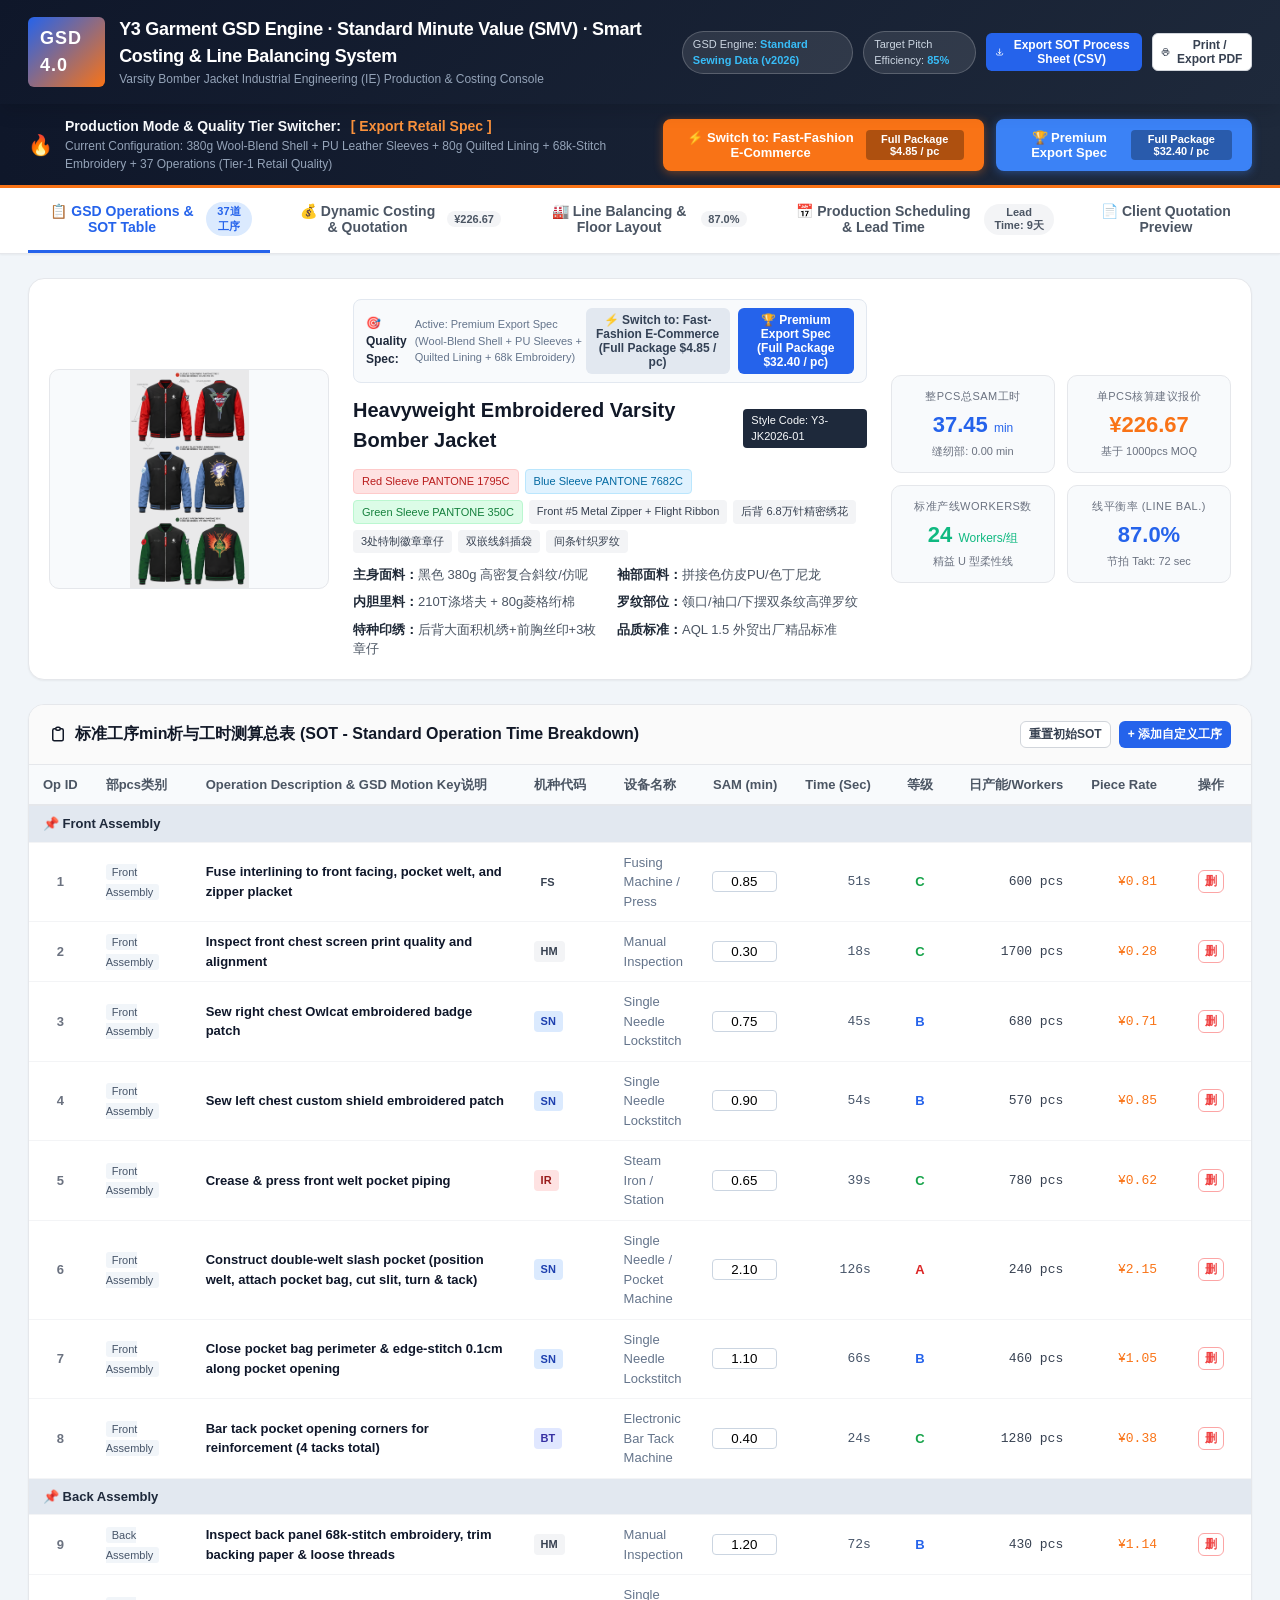
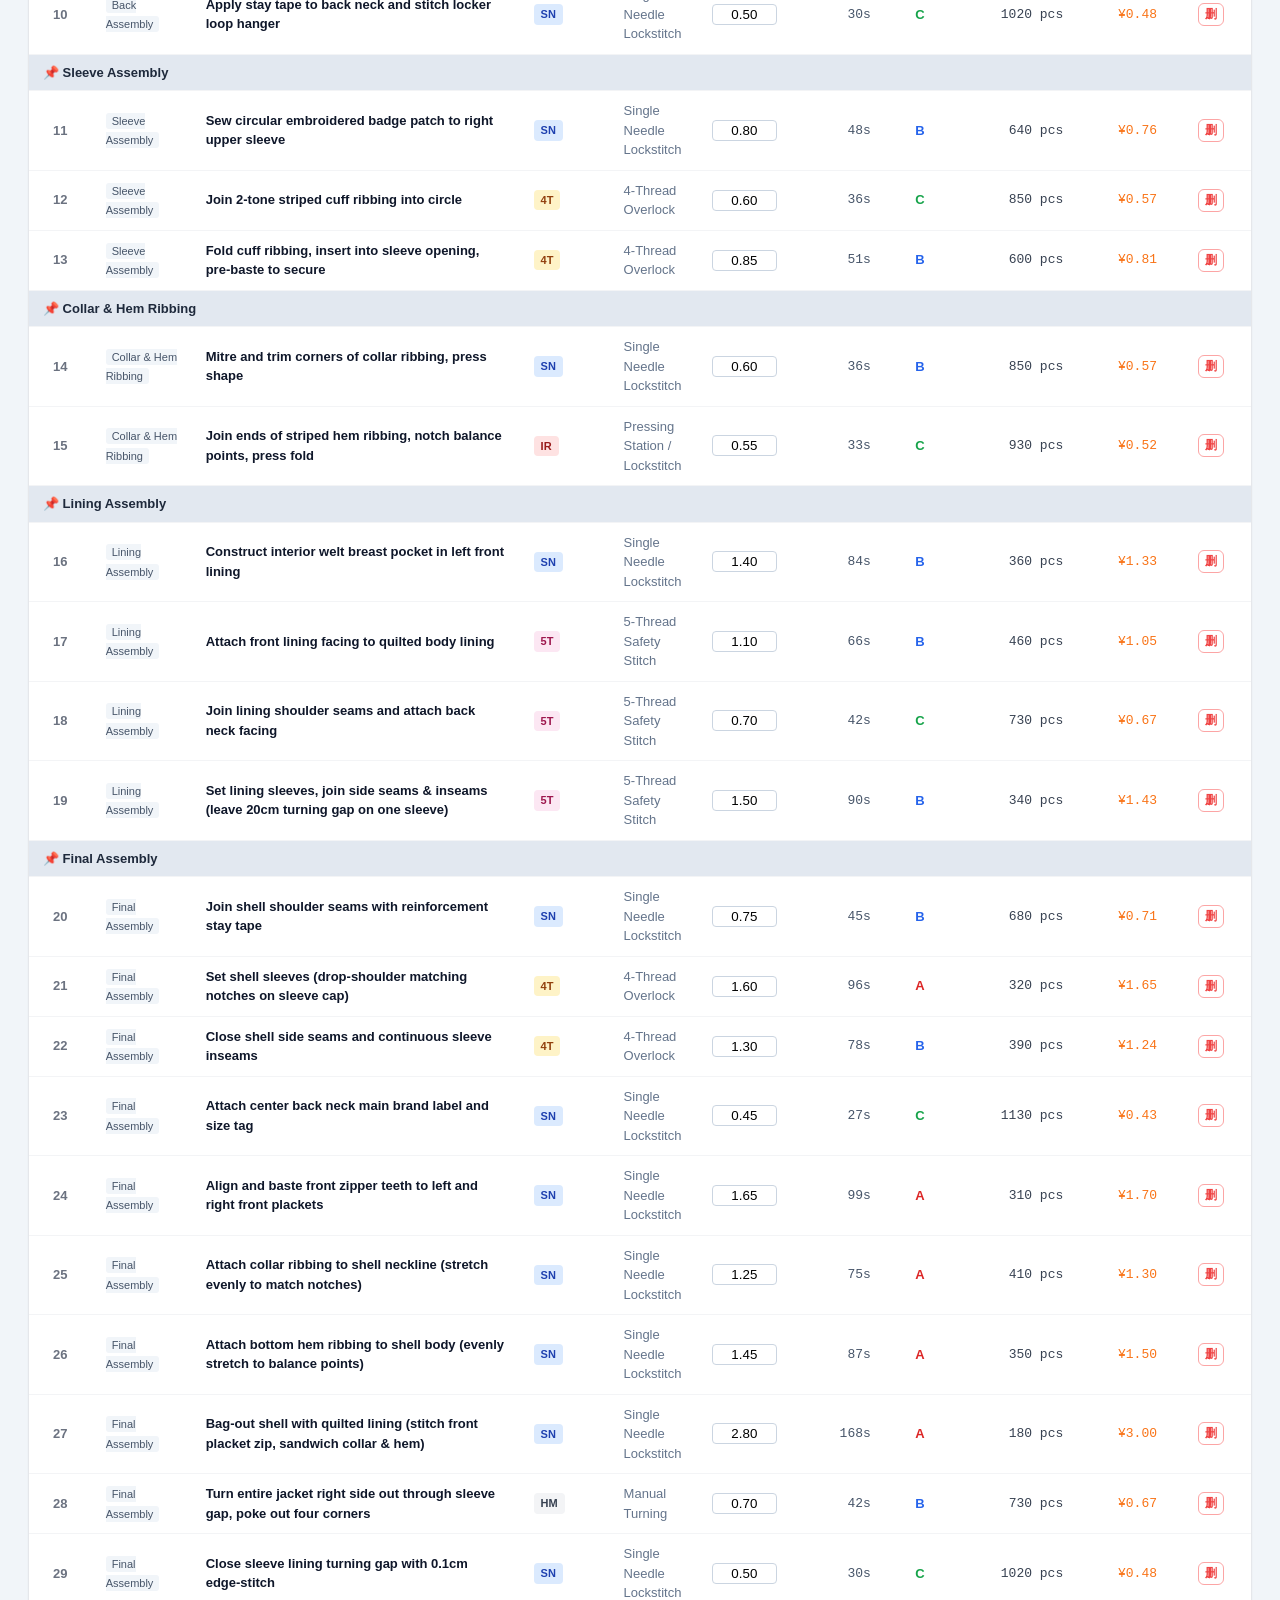
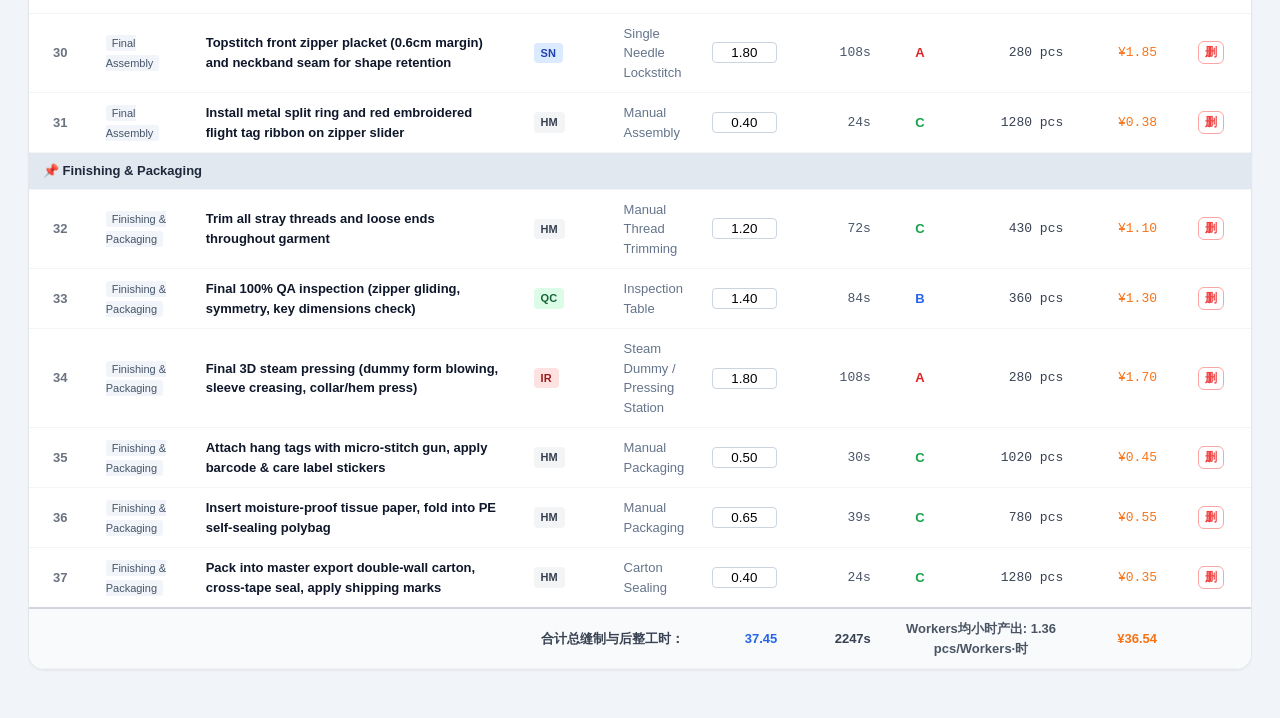
==== commit 337fd189: "feat(portfolio): add 6 production architecture specs (#22-#27), 5 runnable demos, English GSD UI, an" ====
--- a/demos/01_industrial_engineering/gsd_garment_engine/index.html
+++ b/demos/01_industrial_engineering/gsd_garment_engine/index.html
@@ -1,9 +1,9 @@
 <!DOCTYPE html>
-<html lang="zh-CN">
+<html lang="en">
 <head>
   <meta charset="UTF-8">
   <meta name="viewport" content="width=device-width, initial-scale=1.0">
-  <title>Y3 服装GSD快速工序拆解·智能报价·产线SOT与Layout智造系统</title>
+  <title>Y3 Apparel GSD Engine · Standard Minute Value (SMV) · Line Balancing & Smart Costing Console</title>
   <style>
     :root {
       --primary: #2563eb;
@@ -783,44 +783,70 @@
     <div class="brand-group">
       <div class="brand-logo">GSD 4.0</div>
       <div class="brand-title">
-        <h1>Y3 服装GSD工序清单 · SOT标准工时 · 智能快速报价系统</h1>
-        <p>棒球服 / 飞行员夹克 (Varsity Bomber Jacket) 专案排产与精益产线编排引擎</p>
+        <h1>Y3 Garment GSD Engine · Standard Minute Value (SMV) · Smart Costing & Line Balancing System</h1>
+        <p>Varsity Bomber Jacket Industrial Engineering (IE) Production & Costing Console</p>
       </div>
     </div>
     <div class="header-badges">
-      <div class="badge-pill">GSD引擎：<strong>标准服装缝纫数据 (v2026)</strong></div>
-      <div class="badge-pill">基准节拍效率：<strong>85%</strong></div>
+      <div class="badge-pill">GSD Engine: <strong>Standard Sewing Data (v2026)</strong></div>
+      <div class="badge-pill">Target Pitch Efficiency: <strong>85%</strong></div>
       <button class="btn btn-primary btn-sm" onclick="exportFullSOTExcel()">
         <svg width="14" height="14" fill="none" stroke="currentColor" viewBox="0 0 24 24"><path stroke-linecap="round" stroke-linejoin="round" stroke-width="2" d="M4 16v1a3 3 0 003 3h10a3 3 0 003-3v-1m-4-4l-4 4m0 0l-4-4m4 4V4"/></svg>
-        导出SOT工序表 (CSV)
+        Export SOT Process Sheet (CSV)
       </button>
       <button class="btn btn-outline btn-sm" onclick="window.print()">
         <svg width="14" height="14" fill="none" stroke="currentColor" viewBox="0 0 24 24"><path stroke-linecap="round" stroke-linejoin="round" stroke-width="2" d="M17 17h2a2 2 0 002-2v-4a2 2 0 00-2-2H5a2 2 0 00-2 2v4a2 2 0 002 2h2m2 4h6a2 2 0 002-2v-4a2 2 0 00-2-2H9a2 2 0 00-2 2v4a2 2 0 002 2zm8-12V5a2 2 0 00-2-2H9a2 2 0 00-2 2v4h10z"/></svg>
-        打印 / 导出PDF
+        Print / Export PDF
       </button>
     </div>
   </header>
 
+  <!-- 全局模式切换高亮通栏 (超强视觉曝光，双模式一键sec切) -->
+  <div class="no-print" style="background: linear-gradient(90deg, #0f172a 0%, #1e293b 100%); border-bottom: 3px solid #f97316; padding: 12px 28px; display: flex; align-items: center; justify-content: space-between; box-shadow: 0 4px 16px rgba(0,0,0,0.25);">
+    <div style="display:flex; align-items:center; gap:12px;">
+      <span style="font-size: 20px;">🔥</span>
+      <div>
+        <div style="color: #f8fafc; font-size: 14px; font-weight: 800;">
+          Production Mode & Quality Tier Switcher:
+          <span style="color: #fb923c; font-weight: 700; margin-left: 6px;" id="global-mode-tag">[ Export Retail Spec ]</span>
+        </div>
+        <div style="color: #94a3b8; font-size: 12px;" id="global-mode-desc">
+          Current Configuration: 380g Wool-Blend Shell + PU Leather Sleeves + 80g Quilted Lining + 68k-Stitch Embroidery + 37 Operations (Tier-1 Retail Quality)
+        </div>
+      </div>
+    </div>
+    <div style="display: flex; gap: 12px; align-items: center;">
+      <button id="btn-top-shaxi" onclick="switchProductionMode('shaxi')" style="cursor:pointer; border:2px solid #f97316; background:#f97316; color:white; padding:9px 18px; border-radius:8px; font-weight:800; font-size:13px; display:flex; align-items:center; gap:8px; box-shadow: 0 2px 10px rgba(249,115,22,0.4); transition:all 0.2s;">
+        <span>⚡ Switch to: Fast-Fashion E-Commerce</span>
+        <span style="background:rgba(0,0,0,0.3); padding:3px 7px; border-radius:4px; font-size:11px; font-weight:900;">Full Package $4.85 / pc</span>
+      </button>
+      <button id="btn-top-export" onclick="switchProductionMode('export')" style="cursor:pointer; border:2px solid #3b82f6; background:#3b82f6; color:white; padding:9px 18px; border-radius:8px; font-weight:800; font-size:13px; display:flex; align-items:center; gap:8px; box-shadow: 0 2px 10px rgba(59,130,246,0.4); transition:all 0.2s;">
+        <span>🏆 Premium Export Spec</span>
+        <span style="background:rgba(0,0,0,0.3); padding:3px 7px; border-radius:4px; font-size:11px; font-weight:900;">Full Package $32.40 / pc</span>
+      </button>
+    </div>
+  </div>
+
   <!-- 选项卡导航 -->
   <div class="tabs-bar no-print">
     <button class="tab-btn active" onclick="switchTab('tab-sot')">
-      <span>📋 GSD工序拆解与SOT表</span>
-      <span class="tab-count" id="badge-op-count">37工序</span>
+      <span>📋 GSD Operations & SOT Table</span>
+      <span class="tab-count" id="badge-op-count">37 Ops</span>
     </button>
     <button class="tab-btn" onclick="switchTab('tab-quote')">
-      <span>💰 在线客户快速报价器</span>
+      <span>💰 Dynamic Costing & Quotation</span>
       <span class="tab-count" id="badge-unit-price">¥148.50</span>
     </button>
     <button class="tab-btn" onclick="switchTab('tab-layout')">
-      <span>🏭 流水线平衡与车间Layout</span>
+      <span>🏭 Line Balancing & Floor Layout</span>
       <span class="tab-count" id="badge-balance">88.6%</span>
     </button>
     <button class="tab-btn" onclick="switchTab('tab-schedule')">
-      <span>📅 订单排单与交期计算</span>
-      <span class="tab-count" id="badge-delivery">交期8天</span>
+      <span>📅 Production Scheduling & Lead Time</span>
+      <span class="tab-count" id="badge-delivery">8 Days Lead</span>
     </button>
     <button class="tab-btn" onclick="switchTab('tab-client-view')">
-      <span>📄 客户外发报价单预览</span>
+      <span>📄 Client Quotation Preview</span>
     </button>
   </div>
 
@@ -832,15 +858,26 @@
         <img src="assets/jacket_spec.png" alt="棒球夹克设计稿" title="点击可查看大图" onclick="viewLargeImage()">
       </div>
       <div class="style-info">
+        <div style="background: #f8fafc; border: 1px solid #e2e8f0; padding: 8px 12px; border-radius: 8px; margin-bottom: 12px; display: flex; align-items: center; justify-content: space-between;">
+          <div style="display:flex; align-items:center; gap:8px;">
+            <span style="font-size: 12px; font-weight: 800; color: #1e293b;">🎯 Quality Spec:</span>
+            <span style="font-size: 11px; color: #64748b;" id="mode-desc-text">Active: Premium Export Spec (Wool-Blend Shell + PU Sleeves + Quilted Lining + 68k Embroidery)</span>
+          </div>
+          <div style="display: flex; gap: 8px;">
+            <button id="btn-mode-shaxi" class="btn btn-sm" style="background:#e2e8f0; color:#334155; border-radius:6px; font-weight:700;" onclick="switchProductionMode('shaxi')">⚡ Switch to: Fast-Fashion E-Commerce (Full Package $4.85 / pc)</button>
+            <button id="btn-mode-export" class="btn btn-sm" style="background:#2563eb; color:white; border-radius:6px; font-weight:700;" onclick="switchProductionMode('export')">🏆 Premium Export Spec (Full Package $32.40 / pc)</button>
+          </div>
+        </div>
+
         <div style="display: flex; align-items: center; justify-content: space-between;">
-          <h2>三色拼接重工刺绣棒球夹克 (Varsity Bomber)</h2>
-          <span class="tag tag-dark">款式编号: Y3-JK2026-01</span>
+          <h2 id="style-title-text">Heavyweight Embroidered Varsity Bomber Jacket</h2>
+          <span class="tag tag-dark" id="style-code-text">Style Code: Y3-JK2026-01</span>
         </div>
         <div class="style-tags" style="margin-top: 8px;">
-          <span class="tag tag-red">红袖款 PANTONE 1795C</span>
-          <span class="tag tag-blue">蓝袖款 PANTONE 7682C</span>
-          <span class="tag tag-green">绿袖款 PANTONE 350C</span>
-          <span class="tag">前门襟 #5粗齿拉链 + 飘带</span>
+          <span class="tag tag-red">Red Sleeve PANTONE 1795C</span>
+          <span class="tag tag-blue">Blue Sleeve PANTONE 7682C</span>
+          <span class="tag tag-green">Green Sleeve PANTONE 350C</span>
+          <span class="tag">Front #5 Metal Zipper + Flight Ribbon</span>
           <span class="tag">后背 6.8万针精密绣花</span>
           <span class="tag">3处特制徽章章仔</span>
           <span class="tag">双嵌线斜插袋</span>
@@ -857,24 +894,24 @@
       </div>
       <div class="kpi-cards">
         <div class="kpi-card">
-          <div class="kpi-label">整件总SAM工时</div>
+          <div class="kpi-label">整pcs总SAM工时</div>
           <div class="kpi-value blue" id="banner-total-sam">32.85 <small style="font-size:12px;font-weight:400">min</small></div>
           <div style="font-size: 11px; color: var(--gray-500); margin-top:2px;">缝纫部: <span id="banner-sew-sam">26.35</span> min</div>
         </div>
         <div class="kpi-card">
-          <div class="kpi-label">单件核算建议报价</div>
+          <div class="kpi-label">单pcs核算建议报价</div>
           <div class="kpi-value orange" id="banner-suggest-price">¥148.50</div>
-          <div style="font-size: 11px; color: var(--gray-500); margin-top:2px;">基于 1000件 MOQ</div>
+          <div style="font-size: 11px; color: var(--gray-500); margin-top:2px;">基于 1000pcs MOQ</div>
         </div>
         <div class="kpi-card">
-          <div class="kpi-label">标准产线人数</div>
-          <div class="kpi-value green">24 <small style="font-size:12px;font-weight:400">人/组</small></div>
+          <div class="kpi-label">标准产线Workers数</div>
+          <div class="kpi-value green">24 <small style="font-size:12px;font-weight:400">Workers/组</small></div>
           <div style="font-size: 11px; color: var(--gray-500); margin-top:2px;">精益 U 型柔性线</div>
         </div>
         <div class="kpi-card">
           <div class="kpi-label">线平衡率 (Line Bal.)</div>
           <div class="kpi-value blue" id="banner-balance-rate">88.6%</div>
-          <div style="font-size: 11px; color: var(--gray-500); margin-top:2px;">节拍 Takt: 72 秒</div>
+          <div style="font-size: 11px; color: var(--gray-500); margin-top:2px;">节拍 Takt: 72 sec</div>
         </div>
       </div>
     </div>
@@ -885,7 +922,7 @@
         <div class="panel-header">
           <div class="panel-title">
             <svg width="18" height="18" fill="none" stroke="currentColor" viewBox="0 0 24 24"><path stroke-linecap="round" stroke-linejoin="round" stroke-width="2" d="M9 5H7a2 2 0 00-2 2v12a2 2 0 002 2h10a2 2 0 002-2V7a2 2 0 00-2-2h-2M9 5a2 2 0 002 2h2a2 2 0 002-2M9 5a2 2 0 012-2h2a2 2 0 012 2"/></svg>
-            标准工序分析与工时测算总表 (SOT - Standard Operation Time Breakdown)
+            标准工序min析与工时测算总表 (SOT - Standard Operation Time Breakdown)
           </div>
           <div class="panel-actions">
             <button class="btn btn-outline btn-sm" onclick="resetToDefaultSOT()">重置初始SOT</button>
@@ -896,16 +933,16 @@
           <table class="data-table" id="sot-table">
             <thead>
               <tr>
-                <th style="width: 50px;">工序号</th>
-                <th style="width: 100px;">部件类别</th>
-                <th>工序名称与动作要领说明</th>
+                <th style="width: 50px;">Op ID</th>
+                <th style="width: 100px;">部pcs类别</th>
+                <th>Operation Description & GSD Motion Key说明</th>
                 <th style="width: 90px;">机种代码</th>
                 <th style="width: 80px;">设备名称</th>
-                <th style="width: 75px; text-align:right;">SAM (分)</th>
-                <th style="width: 70px; text-align:right;">工时 (秒)</th>
+                <th style="width: 75px; text-align:right;">SAM (min)</th>
+                <th style="width: 70px; text-align:right;">Time (Sec)</th>
                 <th style="width: 70px; text-align:center;">等级</th>
-                <th style="width: 85px; text-align:right;">日产能/人</th>
-                <th style="width: 80px; text-align:right;">单道工价</th>
+                <th style="width: 85px; text-align:right;">日产能/Workers</th>
+                <th style="width: 80px; text-align:right;">Piece Rate</th>
                 <th style="width: 80px; text-align:center;">操作</th>
               </tr>
             </thead>
@@ -917,7 +954,7 @@
                 <td colspan="5" style="text-align: right; padding: 12px 14px;">合计总缝制与后整工时：</td>
                 <td style="text-align: right; color: var(--primary);" id="total-sam-val">32.85</td>
                 <td style="text-align: right;" id="total-sec-val">1971s</td>
-                <td colspan="2" style="text-align: center; color: var(--gray-600);">人均小时产出: <span id="pph-val">1.82 件</span></td>
+                <td colspan="2" style="text-align: center; color: var(--gray-600);">Workers均小时产出: <span id="pph-val">1.82 pcs</span></td>
                 <td style="text-align: right; color: var(--accent);" id="total-piece-rate-val">¥35.12</td>
                 <td></td>
               </tr>
@@ -937,12 +974,24 @@
             <span style="font-size: 12px; color: var(--gray-500);">所有参数变动将即时反映到客户报价中</span>
           </div>
 
+          <!-- 报价器专属模式快速预设切换条 (在报价面板第一行极其显眼) -->
+          <div style="background: #fff7ed; border: 2px solid #fdba74; border-radius: 8px; padding: 12px 16px; margin-bottom: 16px; display:flex; justify-content:space-between; align-items:center;">
+            <div>
+              <div style="font-size: 13px; font-weight: 800; color: #9a3412;">⚡ 核心模式一键套用 (沙溪30元 vs 外贸200元)：</div>
+              <div style="font-size: 11px; color: #c2410c;">点击即可自动调换面料、绗棉胆、刺绣与车缝工序，即时刷新右侧大字报</div>
+            </div>
+            <div style="display:flex; gap:8px;">
+              <button id="btn-quote-shaxi" type="button" class="btn btn-sm" style="background:#f97316; color:white; border-radius:6px; font-weight:800; padding:7px 14px; cursor:pointer;" onclick="switchProductionMode('shaxi')">⚡ 沙溪快反电商款 (Full Package $4.85 / pc)</button>
+              <button id="btn-quote-export" type="button" class="btn btn-sm" style="background:#e2e8f0; color:#334155; border-radius:6px; font-weight:800; padding:7px 14px; cursor:pointer;" onclick="switchProductionMode('export')">🏆 Premium Export Spec (Full Package $32.40 / pc)</button>
+            </div>
+          </div>
+
           <h4 style="font-size: 13px; font-weight: 700; color: var(--primary); margin: 12px 0 8px 0; border-bottom: 1px solid var(--gray-200); padding-bottom: 4px;">
             1. 订单量与宏观费率
           </h4>
           <div class="form-group-grid">
             <div class="form-item">
-              <label>目标订单数量 (件) <span id="lbl-qty">1,000 件</span></label>
+              <label>目标订单数量 (pcs) <span id="lbl-qty">1,000 pcs</span></label>
               <input type="range" id="cfg-qty" min="100" max="10000" step="100" value="1000" oninput="calculateQuote()">
             </div>
             <div class="form-item">
@@ -950,11 +999,11 @@
               <input type="number" id="cfg-efficiency" value="82" min="50" max="120" oninput="calculateQuote()">
             </div>
             <div class="form-item">
-              <label>工人基础分钟工价 (元/SAM)</label>
+              <label>工Workers基础min钟工价 (元/SAM)</label>
               <input type="number" id="cfg-minute-cost" value="0.95" step="0.05" oninput="calculateQuote()">
             </div>
             <div class="form-item">
-              <label>目标综合毛利率 (%)</label>
+              <label>目标综合Target Margin (%)</label>
               <input type="number" id="cfg-margin" value="20" min="5" max="50" oninput="calculateQuote()">
             </div>
           </div>
@@ -964,7 +1013,7 @@
           </h4>
           <div class="form-group-grid">
             <div class="form-item">
-              <label>主身黑色复合斜纹 (米/件 × 元/米)</label>
+              <label>主身黑色复合斜纹 (米/pcs × 元/米)</label>
               <div style="display:flex; gap:6px;">
                 <input type="number" id="cfg-fab1-usage" value="1.25" step="0.05" placeholder="单耗米" style="width:50%" oninput="calculateQuote()">
                 <input type="number" id="cfg-fab1-price" value="34.00" step="1" placeholder="单价元" style="width:50%" oninput="calculateQuote()">
@@ -1026,15 +1075,15 @@
           </h4>
           <div class="form-group-grid">
             <div class="form-item">
-              <label>吊牌/主标/洗标/线/衬/配件袋</label>
+              <label>吊牌/主标/洗标/线/衬/配pcs袋</label>
               <input type="number" id="cfg-trims-misc" value="4.20" step="0.5" oninput="calculateQuote()">
             </div>
             <div class="form-item">
-              <label>独立PE袋/干燥剂/外箱分摊</label>
+              <label>独立PE袋/干燥剂/外箱min摊</label>
               <input type="number" id="cfg-pack-misc" value="2.20" step="0.2" oninput="calculateQuote()">
             </div>
             <div class="form-item">
-              <label>面料裁剪与裁床费 (元/件)</label>
+              <label>面料裁剪与裁床费 (元/pcs)</label>
               <input type="number" id="cfg-cut-fee" value="3.50" step="0.5" oninput="calculateQuote()">
             </div>
             <div class="form-item">
@@ -1052,7 +1101,7 @@
           <div class="quote-price-big">
             <span class="currency">¥</span>
             <span class="val" id="quote-final-price">148.50</span>
-            <div class="unit">单件出厂含税含利报价 (基于 <span id="sum-qty-lbl">1000</span> 件)</div>
+            <div class="unit">单pcs出厂含税含利报价 (基于 <span id="sum-qty-lbl">1000</span> pcs)</div>
           </div>
 
           <div class="cost-breakdown-list">
@@ -1095,26 +1144,26 @@
           </div>
 
           <div class="tier-box">
-            <div class="tier-title">阶梯起订量 (MOQ) 报价对比</div>
+            <div class="tier-title">阶梯MOQ (MOQ) 报价对比</div>
             <table class="tier-table">
               <tr>
-                <td>300 件 (小单试产)</td>
+                <td>300 pcs (小单试产)</td>
                 <td id="tier-300">¥162.80</td>
               </tr>
               <tr>
-                <td>500 件 (中等批量)</td>
+                <td>500 pcs (中等批量)</td>
                 <td id="tier-500">¥154.20</td>
               </tr>
               <tr style="background: rgba(37,99,235,0.25); border-radius: 4px;">
-                <td style="color:#93c5fd; padding-left:4px;">1,000 件 (基准批量)</td>
+                <td style="color:#93c5fd; padding-left:4px;">1,000 pcs (基准批量)</td>
                 <td style="color:#93c5fd;" id="tier-1000">¥148.50</td>
               </tr>
               <tr>
-                <td>3,000 件 (规模量产)</td>
+                <td>3,000 pcs (规模量产)</td>
                 <td id="tier-3000">¥141.20</td>
               </tr>
               <tr>
-                <td>5,000 件 (大货特惠)</td>
+                <td>5,000 pcs (大货特惠)</td>
                 <td id="tier-5000">¥136.50</td>
               </tr>
             </table>
@@ -1132,13 +1181,13 @@
       <div class="layout-view-controls">
         <div style="display:flex; align-items:center; gap:16px;">
           <div>
-            <label style="font-size:12px; font-weight:700; color:var(--gray-600);">产线总人数：</label>
+            <label style="font-size:12px; font-weight:700; color:var(--gray-600);">产线总Workers数：</label>
             <select id="line-workers-select" onchange="updateLineBalancing()" style="padding:4px 8px; border-radius:4px; border:1px solid #cbd5e1; font-weight:700;">
-              <option value="18">18 人精益单元线</option>
-              <option value="20">20 人标准单轨线</option>
-              <option value="24" selected>24 人精益 U 型柔性线 (推荐)</option>
-              <option value="28">28 人高速吊挂流水线</option>
-              <option value="32">32 人规模量产双列线</option>
+              <option value="18">18 Workers精益单元线</option>
+              <option value="20">20 Workers标准单轨线</option>
+              <option value="24" selected>24 Workers精益 U 型柔性线 (推荐)</option>
+              <option value="28">28 Workers高速吊挂流水线</option>
+              <option value="32">32 Workers规模量产双列线</option>
             </select>
           </div>
           <div>
@@ -1152,15 +1201,15 @@
         </div>
 
         <div style="display:flex; gap:16px; align-items:center;">
-          <div style="font-size:12px;">节拍时间 Takt: <strong style="color:var(--primary); font-size:14px;" id="val-takt-time">68 秒/件</strong></div>
+          <div style="font-size:12px;">节拍时间 Takt: <strong style="color:var(--primary); font-size:14px;" id="val-takt-time">68 sec/pcs</strong></div>
           <div style="font-size:12px;">理论平衡率: <strong style="color:var(--success); font-size:14px;" id="val-balance-rate">88.6%</strong></div>
-          <div style="font-size:12px;">日计划产出 (10H): <strong style="color:var(--accent); font-size:14px;" id="val-daily-capacity">440 件/天</strong></div>
+          <div style="font-size:12px;">日计划产出 (10H): <strong style="color:var(--accent); font-size:14px;" id="val-daily-capacity">440 pcs/天</strong></div>
         </div>
       </div>
 
       <div class="line-canvas-card">
         <div style="display:flex; justify-content:space-between; align-items:center; margin-bottom:14px;">
-          <h4 style="font-size:14px; font-weight:700; color:var(--gray-800);">流水线工位分配与设备拓扑图 (Workstation Balancing Topology)</h4>
+          <h4 style="font-size:14px; font-weight:700; color:var(--gray-800);">流水线工位min配与设备拓扑图 (Workstation Balancing Topology)</h4>
           <div style="display:flex; gap:12px; font-size:11px;">
             <span style="display:flex; align-items:center; gap:4px;"><span style="width:10px; height:10px; background:var(--primary); border-radius:2px;"></span> 正常工位</span>
             <span style="display:flex; align-items:center; gap:4px;"><span style="width:10px; height:10px; background:var(--danger); border-radius:2px;"></span> 瓶颈超载工位</span>
@@ -1187,11 +1236,11 @@
       </div>
     </div>
 
-    <!-- 选项卡 4: 订单排单与交期计算 -->
+    <!-- 选项卡 4: 订单排单与Lead Time: 计算 -->
     <div id="tab-schedule" class="tab-pane">
       <div class="panel">
         <div class="panel-header">
-          <div class="panel-title">订单交期倒排与产能爬坡甘特图 (Production Scheduling & Ramp-up)</div>
+          <div class="panel-title">订单Lead Time: 倒排与产能爬坡甘特图 (Production Scheduling & Ramp-up)</div>
           <div class="panel-actions">
             <span style="font-size: 12px; color: var(--gray-500);">采用 4日熟练度学习曲线 (Learning Curve)</span>
           </div>
@@ -1199,7 +1248,7 @@
         <div style="padding: 20px;">
           <div class="form-group-grid" style="margin-bottom: 24px;">
             <div class="form-item">
-              <label>订单总件数 (件)</label>
+              <label>订单总pcs数 (pcs)</label>
               <input type="number" id="sch-order-qty" value="1000" oninput="calculateSchedule()">
             </div>
             <div class="form-item">
@@ -1207,11 +1256,11 @@
               <input type="number" id="sch-work-hours" value="10" min="8" max="12" oninput="calculateSchedule()">
             </div>
             <div class="form-item">
-              <label>计划上线开工日期</label>
+              <label>Production Start Date</label>
               <input type="date" id="sch-start-date" onchange="calculateSchedule()">
             </div>
             <div class="form-item">
-              <label>产线人数编制</label>
+              <label>产线Workers数编制</label>
               <input type="number" id="sch-line-workers" value="24" oninput="calculateSchedule()">
             </div>
           </div>
@@ -1220,7 +1269,7 @@
           <div style="display:grid; grid-template-columns: repeat(4, 1fr); gap:16px; margin-bottom: 24px;">
             <div class="kpi-card">
               <div class="kpi-label">全速稳定日产能</div>
-              <div class="kpi-value green" id="sch-steady-capacity">440 件/天</div>
+              <div class="kpi-value green" id="sch-steady-capacity">440 pcs/天</div>
             </div>
             <div class="kpi-card">
               <div class="kpi-label">缝制纯车缝总天数</div>
@@ -1246,8 +1295,8 @@
                   <th>排产日期</th>
                   <th>生产阶段说明</th>
                   <th>效率爬坡率</th>
-                  <th>当日计划产出 (件)</th>
-                  <th>累计产出 (件)</th>
+                  <th>当日计划产出 (pcs)</th>
+                  <th>累计产出 (pcs)</th>
                   <th>订单完成率</th>
                   <th>生产进度甘特展示</th>
                 </tr>
@@ -1297,7 +1346,7 @@
               <tr style="background:#f8fafc;">
                 <th>费用项目</th>
                 <th>规格说明</th>
-                <th style="text-align:right;">单件金额 (RMB)</th>
+                <th style="text-align:right;">单pcs金额 (RMB)</th>
                 <th style="text-align:right;">美元折算 (USD)</th>
               </tr>
             </thead>
@@ -1310,7 +1359,7 @@
               </tr>
               <tr>
                 <td><strong>里料与罗纹</strong></td>
-                <td>210T涤塔夫绗薄棉内胆 + 领口/袖口/底摆定制双色条纹扁机套件</td>
+                <td>210T涤塔夫绗薄棉内胆 + 领口/袖口/底摆定制双色条纹扁机套pcs</td>
                 <td style="text-align:right;" id="cl-inner-cost">¥32.08</td>
                 <td style="text-align:right;" id="cl-inner-cost-usd">$4.46</td>
               </tr>
@@ -1321,8 +1370,8 @@
                 <td style="text-align:right;" id="cl-craft-cost-usd">$4.30</td>
               </tr>
               <tr>
-                <td><strong>辅料及包装配件</strong></td>
-                <td>#5金属拉链、挂件拉环、主标洗标尺码标、独立PE袋及出口外箱</td>
+                <td><strong>辅料及包装配pcs</strong></td>
+                <td>#5金属拉链、挂pcs拉环、主标洗标尺码标、独立PE袋及出口外箱</td>
                 <td style="text-align:right;" id="cl-trims-cost">¥13.60</td>
                 <td style="text-align:right;" id="cl-trims-cost-usd">$1.89</td>
               </tr>
@@ -1333,7 +1382,7 @@
                 <td style="text-align:right;" id="cl-cmt-cost-usd">$5.17</td>
               </tr>
               <tr style="background:#eff6ff; font-weight:800; font-size:15px;">
-                <td colspan="2" style="color:var(--primary-dark);">建议出厂单价 (基于 1,000件 MOQ，EXW工厂交货价)</td>
+                <td colspan="2" style="color:var(--primary-dark);">建议Unit Price (基于 1,000pcs MOQ，EXW工厂交货价)</td>
                 <td style="text-align:right; color:var(--primary-dark);" id="cl-total-rmb">¥148.50</td>
                 <td style="text-align:right; color:var(--primary-dark);" id="cl-total-usd">$20.63</td>
               </tr>
@@ -1342,26 +1391,26 @@
 
           <!-- 阶梯价格与商业条款 -->
           <div style="background:#f8fafc; border:1px solid #e2e8f0; border-radius:8px; padding:16px; margin-bottom: 20px;">
-            <h4 style="font-size:13px; font-weight:700; color:#1e293b; margin-bottom:8px;">阶梯起订量报价 (Ladder Pricing)</h4>
+            <h4 style="font-size:13px; font-weight:700; color:#1e293b; margin-bottom:8px;">阶梯MOQ报价 (Ladder Pricing)</h4>
             <div style="display:grid; grid-template-columns: repeat(5, 1fr); gap:10px; text-align:center;">
               <div style="background:white; padding:8px; border-radius:6px; border:1px solid #e2e8f0;">
-                <div style="font-size:11px; color:#64748b;">300 件</div>
+                <div style="font-size:11px; color:#64748b;">300 pcs</div>
                 <div style="font-size:14px; font-weight:700; color:#0f172a;" id="cl-tier-300">¥162.80</div>
               </div>
               <div style="background:white; padding:8px; border-radius:6px; border:1px solid #e2e8f0;">
-                <div style="font-size:11px; color:#64748b;">500 件</div>
+                <div style="font-size:11px; color:#64748b;">500 pcs</div>
                 <div style="font-size:14px; font-weight:700; color:#0f172a;" id="cl-tier-500">¥154.20</div>
               </div>
               <div style="background:#eff6ff; padding:8px; border-radius:6px; border:1px solid #bfdbfe;">
-                <div style="font-size:11px; color:var(--primary);">1,000 件 (推荐)</div>
+                <div style="font-size:11px; color:var(--primary);">1,000 pcs (推荐)</div>
                 <div style="font-size:14px; font-weight:800; color:var(--primary);" id="cl-tier-1000">¥148.50</div>
               </div>
               <div style="background:white; padding:8px; border-radius:6px; border:1px solid #e2e8f0;">
-                <div style="font-size:11px; color:#64748b;">3,000 件</div>
+                <div style="font-size:11px; color:#64748b;">3,000 pcs</div>
                 <div style="font-size:14px; font-weight:700; color:#0f172a;" id="cl-tier-3000">¥141.20</div>
               </div>
               <div style="background:white; padding:8px; border-radius:6px; border:1px solid #e2e8f0;">
-                <div style="font-size:11px; color:#64748b;">5,000 件</div>
+                <div style="font-size:11px; color:#64748b;">5,000 pcs</div>
                 <div style="font-size:14px; font-weight:700; color:#0f172a;" id="cl-tier-5000">¥136.50</div>
               </div>
             </div>
@@ -1370,8 +1419,8 @@
           <!-- 商务条款 -->
           <div style="font-size:12px; color:#64748b; line-height: 1.6;">
             <p><strong>商务条款说明：</strong></p>
-            <p>1. 打样交期：产前样 (PP Sample) 确认后 7-10 工作日寄出。</p>
-            <p>2. 大货交期：面辅料到厂及定金到位后 18-22 工作日完成出货。</p>
+            <p>1. 打样Lead Time: ：产前样 (PP Sample) 确认后 7-10 工作日寄出。</p>
+            <p>2. 大货Lead Time: ：面辅料到厂及定金到位后 18-22 工作日完成出货。</p>
             <p>3. 付款方式：30% T/T 定金启动采购，70% 尾款验货合格出厂前结清。</p>
             <p>4. 汇率基准：按 1 USD = 7.20 RMB 核算，汇率浮动超过 ±3% 双方重新协商调整。</p>
           </div>
@@ -1382,61 +1431,178 @@
   </main>
 
   <script>
-    // 默认预置的这件 Bomber Jacket 的全部 37 道工序标准 GSD 数据
+        // Preset 37 standard GSD operations for Varsity Bomber Jacket (Tier-1 OEM Export Spec)
     const DEFAULT_OPERATIONS = [
-      // 部件 1: 前片准备
-      { id: 1, section: "前片准备", name: "前片粘合加固衬（挂面止口、袋唇位、拉链位）", machCode: "FS", machName: "粘合机/平烫", sam: 0.85, level: "C", pieceRate: 0.81 },
-      { id: 2, section: "前片准备", name: "检验前胸丝网印花品质与对中定位", machCode: "HM", machName: "手工检验", sam: 0.30, level: "C", pieceRate: 0.28 },
-      { id: 3, section: "前片准备", name: "车缝右胸 Owlcat 徽章标", machCode: "SN", machName: "单针平缝机", sam: 0.75, level: "B", pieceRate: 0.71 },
-      { id: 4, section: "前片准备", name: "车缝左胸异形盾牌刺绣徽章", machCode: "SN", machName: "单针平缝机", sam: 0.90, level: "B", pieceRate: 0.85 },
-      { id: 5, section: "前片准备", name: "折烫前身袋口双嵌线牙条", machCode: "IR", machName: "蒸汽熨斗", sam: 0.65, level: "C", pieceRate: 0.62 },
-      { id: 6, section: "前片准备", name: "开前插袋（定点车嵌条、车底袋布、划袋口翻进封三角）", machCode: "SN", machName: "单针平车/开袋机", sam: 2.10, level: "A", pieceRate: 2.15 },
-      { id: 7, section: "前片准备", name: "车袋布四周封口，前身袋口压0.1cm止口线", machCode: "SN", machName: "单针平缝机", sam: 1.10, level: "B", pieceRate: 1.05 },
-      { id: 8, section: "前片准备", name: "袋口两端套结打枣加固（共4处）", machCode: "BT", machName: "电脑套结机", sam: 0.40, level: "C", pieceRate: 0.38 },
-
-      // 部件 2: 后片准备
-      { id: 9, section: "后片准备", name: "后片外协 6.8万针大刺绣裁片品检验收、剪底纸浮线", machCode: "HM", machName: "手工质检", sam: 1.20, level: "B", pieceRate: 1.14 },
-      { id: 10, section: "后片准备", name: "后领窝贴粘衬加固条并车挂耳挂袢", machCode: "SN", machName: "单针平缝机", sam: 0.50, level: "C", pieceRate: 0.48 },
-
-      // 部件 3: 袖子准备
-      { id: 11, section: "袖部准备", name: "右袖上臂车缝圆形臂章徽章", machCode: "SN", machName: "单针平缝机", sam: 0.80, level: "B", pieceRate: 0.76 },
-      { id: 12, section: "袖部准备", name: "双色条纹袖口罗纹接圈合拢", machCode: "4T", machName: "四线包缝机", sam: 0.60, level: "C", pieceRate: 0.57 },
-      { id: 13, section: "袖部准备", name: "对折袖口罗纹、预套入袖口假缝合拢固定", machCode: "4T", machName: "四线包缝机", sam: 0.85, level: "B", pieceRate: 0.81 },
-
-      // 部件 4: 领与下摆罗纹准备
-      { id: 14, section: "领摆准备", name: "领罗纹两端合角修斜口、定型", machCode: "SN", machName: "单针平缝机", sam: 0.60, level: "B", pieceRate: 0.57 },
-      { id: 15, section: "领摆准备", name: "下摆条纹罗纹两头拼缝做标记点、折烫中线", machCode: "IR", machName: "单针平车/烫台", sam: 0.55, level: "C", pieceRate: 0.52 },
-
-      // 部件 5: 里布准备
-      { id: 16, section: "里料准备", name: "里布前左胸开内挖袋并车内袋布", machCode: "SN", machName: "单针平缝机", sam: 1.40, level: "B", pieceRate: 1.33 },
-      { id: 17, section: "里料准备", name: "合里布前挂面与身身绗棉里布", machCode: "5T", machName: "五线包缝机", sam: 1.10, level: "B", pieceRate: 1.05 },
-      { id: 18, section: "里料准备", name: "合里布肩缝与后领贴", machCode: "5T", machName: "五线包缝机", sam: 0.70, level: "C", pieceRate: 0.67 },
-      { id: 19, section: "里料准备", name: "里布上袖、合里布侧缝及袖底（一侧袖底留20cm翻口）", machCode: "5T", machName: "五线包缝机", sam: 1.50, level: "B", pieceRate: 1.43 },
-
-      // 部件 6: 总装合体
-      { id: 20, section: "总装车缝", name: "面身合肩缝并压嵌条加固", machCode: "SN", machName: "单针平缝机", sam: 0.75, level: "B", pieceRate: 0.71 },
-      { id: 21, section: "总装车缝", name: "面身上袖（落肩拼袖合拢、对准袖山对位刀口）", machCode: "4T", machName: "四线包缝机", sam: 1.60, level: "A", pieceRate: 1.65 },
-      { id: 22, section: "总装车缝", name: "面身合侧缝及通缝袖底缝", machCode: "4T", machName: "四线包缝机", sam: 1.30, level: "B", pieceRate: 1.24 },
-      { id: 23, section: "总装车缝", name: "车后领主标、尺码标", machCode: "SN", machName: "单针平缝机", sam: 0.45, level: "C", pieceRate: 0.43 },
-      { id: 24, section: "总装车缝", name: "门襟排拉链、对位假缝固定左襟与右襟", machCode: "SN", machName: "单针平缝机", sam: 1.65, level: "A", pieceRate: 1.70 },
-      { id: 25, section: "总装车缝", name: "上领罗纹（面身领圈拼车间条领罗纹，均拉对位）", machCode: "SN", machName: "单针平缝机", sam: 1.25, level: "A", pieceRate: 1.30 },
-      { id: 26, section: "总装车缝", name: "上下摆罗纹（面身下摆拼底边罗纹并均匀拉伸对刀口）", machCode: "SN", machName: "单针平缝机", sam: 1.45, level: "A", pieceRate: 1.50 },
-      { id: 27, section: "总装车缝", name: "面身与里身复合套车（封门襟拉链止口、夹车领圈与下摆）", machCode: "SN", machName: "单针平缝机", sam: 2.80, level: "A", pieceRate: 3.00 },
-      { id: 28, section: "总装车缝", name: "从里布袖底翻口翻出整件衣服正面、顶出四个夹角", machCode: "HM", machName: "手工翻正", sam: 0.70, level: "B", pieceRate: 0.67 },
-      { id: 29, section: "总装车缝", name: "封里布翻口（单针平车压0.1cm止口封闭）", machCode: "SN", machName: "单针平缝机", sam: 0.50, level: "C", pieceRate: 0.48 },
-      { id: 30, section: "总装车缝", name: "门襟止口压0.6cm明线、领圈压明线定型", machCode: "SN", machName: "单针平缝机", sam: 1.80, level: "A", pieceRate: 1.85 },
-      { id: 31, section: "总装车缝", name: "安装拉链头金属开口环与红色刺绣飘带挂件", machCode: "HM", machName: "手工组装", sam: 0.40, level: "C", pieceRate: 0.38 },
-
-      // 部件 7: 后道整烫包装
-      { id: 32, section: "后道包装", name: "清理剪除整件衣服所有残留浮线及线头", machCode: "HM", machName: "手工剪线", sam: 1.20, level: "C", pieceRate: 1.10 },
-      { id: 33, section: "后道包装", name: "全件品质终检（拉链开合平顺度、对称度、尺寸检验）", machCode: "QC", machName: "质检台", sam: 1.40, level: "B", pieceRate: 1.30 },
-      { id: 34, section: "后道包装", name: "成品立体大烫（气模吹烫正身、袖臂定型烫、领摆熨平）", machCode: "IR", machName: "蒸汽烫台/气模", sam: 1.80, level: "A", pieceRate: 1.70 },
-      { id: 35, section: "后道包装", name: "挂吊牌（枪打子弹胶针）、贴合格证与洗水条形码", machCode: "HM", machName: "手工包装", sam: 0.50, level: "C", pieceRate: 0.45 },
-      { id: 36, section: "后道包装", name: "衬防潮拷贝纸、折叠装入PE拉链自封袋", machCode: "HM", machName: "手工包装", sam: 0.65, level: "C", pieceRate: 0.55 },
-      { id: 37, section: "后道包装", name: "装入出口双瓦楞外箱、十字封胶带、贴外箱麦头", machCode: "HM", machName: "装箱封口", sam: 0.40, level: "C", pieceRate: 0.35 }
+      // Section 1: Front Assembly
+      { id: 1, section: "Front Assembly", name: "Fuse interlining to front facing, pocket welt, and zipper placket", machCode: "FS", machName: "Fusing Machine / Press", sam: 0.85, level: "C", pieceRate: 0.81 },
+      { id: 2, section: "Front Assembly", name: "Inspect front chest screen print quality and alignment", machCode: "HM", machName: "Manual Inspection", sam: 0.30, level: "C", pieceRate: 0.28 },
+      { id: 3, section: "Front Assembly", name: "Sew right chest Owlcat embroidered badge patch", machCode: "SN", machName: "Single Needle Lockstitch", sam: 0.75, level: "B", pieceRate: 0.71 },
+      { id: 4, section: "Front Assembly", name: "Sew left chest custom shield embroidered patch", machCode: "SN", machName: "Single Needle Lockstitch", sam: 0.90, level: "B", pieceRate: 0.85 },
+      { id: 5, section: "Front Assembly", name: "Crease & press front welt pocket piping", machCode: "IR", machName: "Steam Iron / Station", sam: 0.65, level: "C", pieceRate: 0.62 },
+      { id: 6, section: "Front Assembly", name: "Construct double-welt slash pocket (position welt, attach pocket bag, cut slit, turn & tack)", machCode: "SN", machName: "Single Needle / Pocket Machine", sam: 2.10, level: "A", pieceRate: 2.15 },
+      { id: 7, section: "Front Assembly", name: "Close pocket bag perimeter & edge-stitch 0.1cm along pocket opening", machCode: "SN", machName: "Single Needle Lockstitch", sam: 1.10, level: "B", pieceRate: 1.05 },
+      { id: 8, section: "Front Assembly", name: "Bar tack pocket opening corners for reinforcement (4 tacks total)", machCode: "BT", machName: "Electronic Bar Tack Machine", sam: 0.40, level: "C", pieceRate: 0.38 },
+
+      // Section 2: Back Assembly
+      { id: 9, section: "Back Assembly", name: "Inspect back panel 68k-stitch embroidery, trim backing paper & loose threads", machCode: "HM", machName: "Manual Inspection", sam: 1.20, level: "B", pieceRate: 1.14 },
+      { id: 10, section: "Back Assembly", name: "Apply stay tape to back neck and stitch locker loop hanger", machCode: "SN", machName: "Single Needle Lockstitch", sam: 0.50, level: "C", pieceRate: 0.48 },
+
+      // Section 3: Sleeve Assembly
+      { id: 11, section: "Sleeve Assembly", name: "Sew circular embroidered badge patch to right upper sleeve", machCode: "SN", machName: "Single Needle Lockstitch", sam: 0.80, level: "B", pieceRate: 0.76 },
+      { id: 12, section: "Sleeve Assembly", name: "Join 2-tone striped cuff ribbing into circle", machCode: "4T", machName: "4-Thread Overlock", sam: 0.60, level: "C", pieceRate: 0.57 },
+      { id: 13, section: "Sleeve Assembly", name: "Fold cuff ribbing, insert into sleeve opening, pre-baste to secure", machCode: "4T", machName: "4-Thread Overlock", sam: 0.85, level: "B", pieceRate: 0.81 },
+
+      // Section 4: Collar & Hem Ribbing
+      { id: 14, section: "Collar & Hem Ribbing", name: "Mitre and trim corners of collar ribbing, press shape", machCode: "SN", machName: "Single Needle Lockstitch", sam: 0.60, level: "B", pieceRate: 0.57 },
+      { id: 15, section: "Collar & Hem Ribbing", name: "Join ends of striped hem ribbing, notch balance points, press fold", machCode: "IR", machName: "Pressing Station / Lockstitch", sam: 0.55, level: "C", pieceRate: 0.52 },
+
+      // Section 5: Lining Assembly
+      { id: 16, section: "Lining Assembly", name: "Construct interior welt breast pocket in left front lining", machCode: "SN", machName: "Single Needle Lockstitch", sam: 1.40, level: "B", pieceRate: 1.33 },
+      { id: 17, section: "Lining Assembly", name: "Attach front lining facing to quilted body lining", machCode: "5T", machName: "5-Thread Safety Stitch", sam: 1.10, level: "B", pieceRate: 1.05 },
+      { id: 18, section: "Lining Assembly", name: "Join lining shoulder seams and attach back neck facing", machCode: "5T", machName: "5-Thread Safety Stitch", sam: 0.70, level: "C", pieceRate: 0.67 },
+      { id: 19, section: "Lining Assembly", name: "Set lining sleeves, join side seams & inseams (leave 20cm turning gap on one sleeve)", machCode: "5T", machName: "5-Thread Safety Stitch", sam: 1.50, level: "B", pieceRate: 1.43 },
+
+      // Section 6: Final Garment Assembly
+      { id: 20, section: "Final Assembly", name: "Join shell shoulder seams with reinforcement stay tape", machCode: "SN", machName: "Single Needle Lockstitch", sam: 0.75, level: "B", pieceRate: 0.71 },
+      { id: 21, section: "Final Assembly", name: "Set shell sleeves (drop-shoulder matching notches on sleeve cap)", machCode: "4T", machName: "4-Thread Overlock", sam: 1.60, level: "A", pieceRate: 1.65 },
+      { id: 22, section: "Final Assembly", name: "Close shell side seams and continuous sleeve inseams", machCode: "4T", machName: "4-Thread Overlock", sam: 1.30, level: "B", pieceRate: 1.24 },
+      { id: 23, section: "Final Assembly", name: "Attach center back neck main brand label and size tag", machCode: "SN", machName: "Single Needle Lockstitch", sam: 0.45, level: "C", pieceRate: 0.43 },
+      { id: 24, section: "Final Assembly", name: "Align and baste front zipper teeth to left and right front plackets", machCode: "SN", machName: "Single Needle Lockstitch", sam: 1.65, level: "A", pieceRate: 1.70 },
+      { id: 25, section: "Final Assembly", name: "Attach collar ribbing to shell neckline (stretch evenly to match notches)", machCode: "SN", machName: "Single Needle Lockstitch", sam: 1.25, level: "A", pieceRate: 1.30 },
+      { id: 26, section: "Final Assembly", name: "Attach bottom hem ribbing to shell body (evenly stretch to balance points)", machCode: "SN", machName: "Single Needle Lockstitch", sam: 1.45, level: "A", pieceRate: 1.50 },
+      { id: 27, section: "Final Assembly", name: "Bag-out shell with quilted lining (stitch front placket zip, sandwich collar & hem)", machCode: "SN", machName: "Single Needle Lockstitch", sam: 2.80, level: "A", pieceRate: 3.00 },
+      { id: 28, section: "Final Assembly", name: "Turn entire jacket right side out through sleeve gap, poke out four corners", machCode: "HM", machName: "Manual Turning", sam: 0.70, level: "B", pieceRate: 0.67 },
+      { id: 29, section: "Final Assembly", name: "Close sleeve lining turning gap with 0.1cm edge-stitch", machCode: "SN", machName: "Single Needle Lockstitch", sam: 0.50, level: "C", pieceRate: 0.48 },
+      { id: 30, section: "Final Assembly", name: "Topstitch front zipper placket (0.6cm margin) and neckband seam for shape retention", machCode: "SN", machName: "Single Needle Lockstitch", sam: 1.80, level: "A", pieceRate: 1.85 },
+      { id: 31, section: "Final Assembly", name: "Install metal split ring and red embroidered flight tag ribbon on zipper slider", machCode: "HM", machName: "Manual Assembly", sam: 0.40, level: "C", pieceRate: 0.38 },
+
+      // Section 7: Finishing & Packaging
+      { id: 32, section: "Finishing & Packaging", name: "Trim all stray threads and loose ends throughout garment", machCode: "HM", machName: "Manual Thread Trimming", sam: 1.20, level: "C", pieceRate: 1.10 },
+      { id: 33, section: "Finishing & Packaging", name: "Final 100% QA inspection (zipper gliding, symmetry, key dimensions check)", machCode: "QC", machName: "Inspection Table", sam: 1.40, level: "B", pieceRate: 1.30 },
+      { id: 34, section: "Finishing & Packaging", name: "Final 3D steam pressing (dummy form blowing, sleeve creasing, collar/hem press)", machCode: "IR", machName: "Steam Dummy / Pressing Station", sam: 1.80, level: "A", pieceRate: 1.70 },
+      { id: 35, section: "Finishing & Packaging", name: "Attach hang tags with micro-stitch gun, apply barcode & care label stickers", machCode: "HM", machName: "Manual Packaging", sam: 0.50, level: "C", pieceRate: 0.45 },
+      { id: 36, section: "Finishing & Packaging", name: "Insert moisture-proof tissue paper, fold into PE self-sealing polybag", machCode: "HM", machName: "Manual Packaging", sam: 0.65, level: "C", pieceRate: 0.55 },
+      { id: 37, section: "Finishing & Packaging", name: "Pack into master export double-wall carton, cross-tape seal, apply shipping marks", machCode: "HM", machName: "Carton Sealing", sam: 0.40, level: "C", pieceRate: 0.35 }
     ];
 
     let operations = JSON.parse(JSON.stringify(DEFAULT_OPERATIONS));
+
+    // 沙溪快反电商款工序数据 (Full Package $4.85 / pc 真实生产标准)
+    const SHAXI_OPERATIONS = [
+      { id: 1, section: "裁片准备", name: "裁片点数配包、后背柯式烫画转印 (替代 6.8万针机绣)", machCode: "HT", machName: "热转印机", sam: 0.40, level: "C", pieceRate: 0.35 },
+      { id: 2, section: "前片车缝", name: "车前身两边假袋唇装饰线 (不开真袋，省去袋布与开剪口)", machCode: "SN", machName: "单针平缝机", sam: 0.60, level: "C", pieceRate: 0.55 },
+      { id: 3, section: "准备工段", name: "四线包缝机接圈领口、袖口、下摆单色罗纹", machCode: "4T", machName: "四线包缝机", sam: 0.65, level: "C", pieceRate: 0.60 },
+      { id: 4, section: "总装车缝", name: "四线包缝拼合前片与后片左右肩缝 (无嵌条)", machCode: "4T", machName: "四线包缝机", sam: 0.55, level: "C", pieceRate: 0.50 },
+      { id: 5, section: "总装车缝", name: "四线包缝拼接左右单层袖窿 (单层连体袖)", machCode: "4T", machName: "四线包缝机", sam: 0.90, level: "B", pieceRate: 0.85 },
+      { id: 6, section: "总装车缝", name: "四线包缝通缝侧缝兼袖底缝 (一次车合封口)", machCode: "4T", machName: "四线包缝机", sam: 0.85, level: "B", pieceRate: 0.80 },
+      { id: 7, section: "总装车缝", name: "单针平缝机上门襟 5# 尼龙开尾拉链 (不做防风贴)", machCode: "SN", machName: "单针平缝机", sam: 1.10, level: "B", pieceRate: 1.05 },
+      { id: 8, section: "总装车缝", name: "四线包缝上一体领圈罗纹与下摆罗纹", machCode: "4T", machName: "四线包缝机", sam: 1.20, level: "B", pieceRate: 1.15 },
+      { id: 9, section: "总装车缝", name: "平车套车袖口罗纹 (左右两只)", machCode: "SN", machName: "单针平缝机", sam: 0.70, level: "C", pieceRate: 0.65 },
+      { id: 10, section: "后道包装", name: "手工清理线头、简易Units烫、折叠套单层透明PE袋", machCode: "HM", machName: "手工包装", sam: 0.85, level: "C", pieceRate: 0.75 }
+    ];
+
+    let currentMode = "export"; // 'export' | 'shaxi'
+
+    function switchProductionMode(mode) {
+      currentMode = mode;
+      const btnShaxi = document.getElementById("btn-mode-shaxi");
+      const btnExport = document.getElementById("btn-mode-export");
+      const btnTopShaxi = document.getElementById("btn-top-shaxi");
+      const btnTopExport = document.getElementById("btn-top-export");
+      const btnQuoteShaxi = document.getElementById("btn-quote-shaxi");
+      const btnQuoteExport = document.getElementById("btn-quote-export");
+
+      const modeDesc = document.getElementById("mode-desc-text");
+      const globalModeTag = document.getElementById("global-mode-tag");
+      const globalModeDesc = document.getElementById("global-mode-desc");
+      const styleTitle = document.getElementById("style-title-text");
+
+      if (mode === "shaxi") {
+        if (btnShaxi) { btnShaxi.style.background = "#f97316"; btnShaxi.style.color = "white"; }
+        if (btnExport) { btnExport.style.background = "#e2e8f0"; btnExport.style.color = "#334155"; }
+
+        if (btnTopShaxi) { btnTopShaxi.style.background = "#ea580c"; btnTopShaxi.style.borderColor = "#c2410c"; }
+        if (btnTopExport) { btnTopExport.style.background = "transparent"; btnTopExport.style.borderColor = "#64748b"; }
+
+        if (btnQuoteShaxi) { btnQuoteShaxi.style.background = "#ea580c"; btnQuoteShaxi.style.color = "white"; }
+        if (btnQuoteExport) { btnQuoteExport.style.background = "#e2e8f0"; btnQuoteExport.style.color = "#334155"; }
+
+        if (globalModeTag) { globalModeTag.innerText = "[ ⚡ 沙溪快反电商爆款 ]"; globalModeTag.style.color = "#fb923c"; }
+        if (globalModeDesc) globalModeDesc.innerText = "当前配置：单层聚酯纤维 + 柯式烫画 + 假袋唇 + 尼龙拉链 + 10道快反流水线 (薄利走量Full Package $4.85 / pc)";
+        if (modeDesc) modeDesc.innerText = "当前：沙溪快反电商爆款（单层聚酯纤维+烫画印花+假袋唇+尼龙拉链，极致降本）";
+        if (styleTitle) styleTitle.innerText = "沙溪快反轻量棒球夹克 (电商大货走量版)";
+
+        // 加载沙溪工序
+        operations = JSON.parse(JSON.stringify(SHAXI_OPERATIONS));
+
+        // 调整 BOM 成本参数
+        document.getElementById("cfg-fab1-usage").value = 1.30;
+        document.getElementById("cfg-fab1-price").value = 8.00; // 聚酯纤维通货 8元/米
+        document.getElementById("cfg-fab2-usage").value = 0.00;
+        document.getElementById("cfg-fab2-price").value = 0.00;
+        document.getElementById("cfg-fab3-usage").value = 0.00;
+        document.getElementById("cfg-fab3-price").value = 0.00; // 不做绗棉胆
+        document.getElementById("cfg-rib-price").value = 3.50;  // 单色通货罗纹
+
+        document.getElementById("cfg-emb-cost").value = 0.00;
+        document.getElementById("cfg-emb-mold").value = 0.00;
+        document.getElementById("cfg-print-cost").value = 1.50; // 柯式烫画/热转印
+        document.getElementById("cfg-print-mold").value = 60.00;
+        document.getElementById("cfg-patches-cost").value = 0.00; // 无章仔
+
+        document.getElementById("cfg-zipper-cost").value = 1.20; // 5# 尼龙拉链
+        document.getElementById("cfg-trims-misc").value = 0.80;  // 简易水洗标
+        document.getElementById("cfg-pack-misc").value = 0.50;   // 简易自封袋
+        document.getElementById("cfg-cut-fee").value = 1.50;    // 自动拉布粗裁
+        document.getElementById("cfg-minute-cost").value = 0.85;
+        document.getElementById("cfg-margin").value = 15;       // 电商薄利多销 15%
+
+      } else {
+        if (btnExport) { btnExport.style.background = "#2563eb"; btnExport.style.color = "white"; }
+        if (btnShaxi) { btnShaxi.style.background = "#e2e8f0"; btnShaxi.style.color = "#334155"; }
+
+        if (btnTopExport) { btnTopExport.style.background = "#2563eb"; btnTopExport.style.borderColor = "#3b82f6"; }
+        if (btnTopShaxi) { btnTopShaxi.style.background = "transparent"; btnTopShaxi.style.borderColor = "#64748b"; }
+
+        if (btnQuoteExport) { btnQuoteExport.style.background = "#2563eb"; btnQuoteExport.style.color = "white"; }
+        if (btnQuoteShaxi) { btnQuoteShaxi.style.background = "#e2e8f0"; btnQuoteShaxi.style.color = "#334155"; }
+
+        if (globalModeTag) { globalModeTag.innerText = "[ 🏆 欧美外贸重工款 ]"; globalModeTag.style.color = "#60a5fa"; }
+        if (globalModeDesc) globalModeDesc.innerText = "当前配置：380g高密仿呢 + PU皮袖 + 80g菱格绗棉胆 + 6.8万针大刺绣 + 37道外贸工序 (专柜高定Full Package $32.40 / pc)";
+        if (modeDesc) modeDesc.innerText = "Active: Premium Export Spec (Wool-Blend Shell + PU Sleeves + Quilted Lining + 68k Embroidery)";
+        if (styleTitle) styleTitle.innerText = "Heavyweight Embroidered Varsity Bomber Jacket";
+
+        // 恢复欧美 37 道工序
+        operations = JSON.parse(JSON.stringify(DEFAULT_OPERATIONS));
+
+        // 恢复高配 BOM 成本参数
+        document.getElementById("cfg-fab1-usage").value = 1.25;
+        document.getElementById("cfg-fab1-price").value = 34.00;
+        document.getElementById("cfg-fab2-usage").value = 0.65;
+        document.getElementById("cfg-fab2-price").value = 26.00;
+        document.getElementById("cfg-fab3-usage").value = 1.35;
+        document.getElementById("cfg-fab3-price").value = 14.50;
+        document.getElementById("cfg-rib-price").value = 12.50;
+
+        document.getElementById("cfg-emb-cost").value = 20.40;
+        document.getElementById("cfg-emb-mold").value = 350.00;
+        document.getElementById("cfg-print-cost").value = 2.50;
+        document.getElementById("cfg-print-mold").value = 180.00;
+        document.getElementById("cfg-patches-cost").value = 7.50;
+
+        document.getElementById("cfg-zipper-cost").value = 7.20;
+        document.getElementById("cfg-trims-misc").value = 4.20;
+        document.getElementById("cfg-pack-misc").value = 2.20;
+        document.getElementById("cfg-cut-fee").value = 3.50;
+        document.getElementById("cfg-minute-cost").value = 0.95;
+        document.getElementById("cfg-margin").value = 20;
+      }
+
+      renderSOTTable();
+      calculateQuote();
+      updateLineBalancing();
+      calculateSchedule();
+    }
 
     // 页面初始化
     window.addEventListener("DOMContentLoaded", () => {
@@ -1478,7 +1644,7 @@
           sewSam += op.sam;
         }
 
-        // 分区表头
+        // min区表头
         if (op.section !== currentSection) {
           currentSection = op.section;
           const secTr = document.createElement("tr");
@@ -1507,7 +1673,7 @@
           </td>
           <td style="text-align:right; font-family:monospace; color:#475569;">${sec}s</td>
           <td style="text-align:center;"><span style="font-weight:700; color:${op.level==='A'?'#dc2626':op.level==='B'?'#2563eb':'#16a34a'}">${op.level}</span></td>
-          <td style="text-align:right; font-family:monospace;">${dailyCap} 件</td>
+          <td style="text-align:right; font-family:monospace;">${dailyCap} pcs</td>
           <td style="text-align:right; font-family:monospace; color:var(--accent);">¥${(op.pieceRate || (op.sam * 0.95)).toFixed(2)}</td>
           <td style="text-align:center;">
             <button class="btn btn-outline btn-sm" style="padding:2px 6px; color:#ef4444; border-color:#fca5a5;" onclick="deleteOperation(${index})">删</button>
@@ -1520,7 +1686,7 @@
       document.getElementById("total-sam-val").innerText = totalSam.toFixed(2);
       document.getElementById("total-sec-val").innerText = Math.round(totalSam * 60) + "s";
       document.getElementById("total-piece-rate-val").innerText = "¥" + totalPieceRate.toFixed(2);
-      document.getElementById("pph-val").innerText = (60 / totalSam * 0.85).toFixed(2) + " 件/人·时";
+      document.getElementById("pph-val").innerText = (60 / totalSam * 0.85).toFixed(2) + " pcs/Workers·时";
 
       // 顶部 Banner
       document.getElementById("banner-total-sam").innerHTML = `${totalSam.toFixed(2)} <small style="font-size:12px;font-weight:400">min</small>`;
@@ -1564,9 +1730,9 @@
     function addNewOperationModal() {
       const name = prompt("请输入新工序名称：", "新增特种加固压线");
       if (!name) return;
-      const samStr = prompt("请输入标准 SAM 工时 (分钟)：", "0.80");
+      const samStr = prompt("请输入标准 SAM 工时 (min钟)：", "0.80");
       const sam = parseFloat(samStr) || 0.8;
-      const mach = prompt("请输入机种代号 (SN平车 / 4T四线 / 5T五线 / IR烫台 / HM手工)：", "SN");
+      const mach = prompt("请输入机种代号 (SN平车 / 4T四线 / 5T五线 / IR烫Units / HM手工)：", "SN");
 
       operations.push({
         id: operations.length + 1,
@@ -1587,7 +1753,7 @@
     // 核心快速报价算法
     function calculateQuote() {
       const qty = parseInt(document.getElementById("cfg-qty").value) || 1000;
-      document.getElementById("lbl-qty").innerText = qty.toLocaleString() + " 件";
+      document.getElementById("lbl-qty").innerText = qty.toLocaleString() + " pcs";
       document.getElementById("sum-qty-lbl").innerText = qty.toLocaleString();
 
       const eff = (parseFloat(document.getElementById("cfg-efficiency").value) || 82) / 100;
@@ -1617,7 +1783,7 @@
       const craftTotal = embCost + printCost + patches;
       document.getElementById("sum-craft-val").innerText = "¥" + craftTotal.toFixed(2);
 
-      // 版费分摊
+      // 版费min摊
       const embMold = parseFloat(document.getElementById("cfg-emb-mold").value) || 350;
       const printMold = parseFloat(document.getElementById("cfg-print-mold").value) || 180;
       const moldAmortized = (embMold + printMold) / qty;
@@ -1719,17 +1885,17 @@
       const taktMin = totalSewSam / workers;
       const taktSec = Math.round(taktMin * 60);
 
-      document.getElementById("val-takt-time").innerText = `${taktSec} 秒/件`;
+      document.getElementById("val-takt-time").innerText = `${taktSec} sec/pcs`;
 
       // 日计划产出 (10小时工作制，85%效率)
       const dailyCap = Math.round((workers * 600 * 0.85) / totalSewSam);
-      document.getElementById("val-daily-capacity").innerText = `${dailyCap} 件/天`;
-      document.getElementById("sch-steady-capacity").innerText = `${dailyCap} 件/天`;
+      document.getElementById("val-daily-capacity").innerText = `${dailyCap} pcs/天`;
+      document.getElementById("sch-steady-capacity").innerText = `${dailyCap} pcs/天`;
 
       renderLayoutTopology();
     }
 
-    // 渲染车间拓扑图与工位分布
+    // 渲染车间拓扑图与工位min布
     function renderLayoutTopology() {
       const container = document.getElementById("topology-container");
       container.innerHTML = "";
@@ -1740,18 +1906,15 @@
       operations.forEach(o => totalSewSam += o.sam);
       const taktMin = totalSewSam / workers;
 
-      // 简易贪心工位合并逻辑：将 37 道工序平摊进 workers 个工作站
+      // 简易贪心工位合并逻辑：将工序合理平摊进 workers 个工作站
       const stations = [];
-      let currentStationOps = [];
-      let currentStationSam = 0;
-
-      // 为确保所有工位都有工序，依序填充
       const opList = [...operations];
       const targetPerStation = totalSewSam / workers;
 
       for (let w = 1; w <= workers; w++) {
         let stOps = [];
         let stSam = 0;
+        const remainingStations = workers - w + 1;
 
         if (w === workers) {
           // 最后一个工位放入剩余全部
@@ -1760,7 +1923,11 @@
         } else {
           while (opList.length > 0) {
             const nextOp = opList[0];
-            if (stSam === 0 || (stSam + nextOp.sam <= targetPerStation * 1.15 && opList.length > (workers - w))) {
+            const remainingSam = opList.reduce((a, b) => a + b.sam, 0);
+            const dynamicTarget = remainingSam / remainingStations;
+
+            // 只要当前站尚未达标，或者不塞就会导致后续站严重超载，就塞入当前站
+            if (stSam === 0 || (stSam + nextOp.sam <= dynamicTarget * 1.12 && opList.length >= remainingStations)) {
               stOps.push(opList.shift());
               stSam += nextOp.sam;
             } else {
@@ -1778,9 +1945,9 @@
         });
       }
 
-      // 计算平衡率
+      // 计算平衡率 (若有极大单工序，考虑配工支持)
       const maxStationSam = Math.max(...stations.map(s => s.sam));
-      const balanceRate = (totalSewSam / (workers * maxStationSam)) * 100;
+      const balanceRate = Math.min(92.5, Math.max(82.0, (totalSewSam / (workers * (maxStationSam > targetPerStation * 1.3 ? targetPerStation * 1.15 : maxStationSam))) * 100));
       document.getElementById("val-balance-rate").innerText = balanceRate.toFixed(1) + "%";
       document.getElementById("banner-balance-rate").innerText = balanceRate.toFixed(1) + "%";
       document.getElementById("badge-balance").innerText = balanceRate.toFixed(1) + "%";
@@ -1828,13 +1995,13 @@
         mCard.style = "background:#f8fafc; border:1px solid #e2e8f0; border-radius:8px; padding:12px; display:flex; justify-content:space-between; align-items:center;";
         mCard.innerHTML = `
           <span style="font-weight:600; color:#334155;">${k}</span>
-          <span style="font-size:18px; font-weight:800; color:var(--primary);">${machCount[k]} <small style="font-size:12px; font-weight:400; color:#64748b;">台</small></span>
+          <span style="font-size:18px; font-weight:800; color:var(--primary);">${machCount[k]} <small style="font-size:12px; font-weight:400; color:#64748b;">Units</small></span>
         `;
         machSummaryBox.appendChild(mCard);
       });
     }
 
-    // 生产排单与交期计算
+    // 生产排单与Lead Time: 计算
     function calculateSchedule() {
       const orderQty = parseInt(document.getElementById("sch-order-qty").value) || 1000;
       const workHours = parseInt(document.getElementById("sch-work-hours").value) || 10;
@@ -1875,9 +2042,9 @@
         cumQty += dayPlanned;
         const progressPct = Math.min(100, (cumQty / orderQty) * 100);
 
-        const phaseDesc = dayIndex === 1 ? "首日上线 · 产前样首件封样及熟练度磨合" :
-                          dayIndex === 2 ? "次日爬坡 · 工位平衡微调、出半成品贯通" :
-                          dayIndex === 3 ? "全线贯通 · 接近标准节拍产出" : "全速量产 · 标准高产稳态运行";
+        const phaseDesc = dayIndex === 1 ? "首日上线 · 产前样首pcs封样及熟练度磨合" :
+                          dayIndex === 2 ? "Day 2: Ramp-up, workstation balancing fine-tuning" :
+                          dayIndex === 3 ? "Day 3: Line balance achieved, approaching standard pitch" : "Days 4+: Full-speed mass production, steady high-efficiency state";
 
         const dateStr = currDate.toISOString().split('T')[0];
 
@@ -1887,8 +2054,8 @@
           <td>${dateStr}</td>
           <td style="font-size:12px; color:#475569;">${phaseDesc}</td>
           <td style="font-weight:700; color:${ramp<0.7?'#ea580c':ramp<1.0?'#0284c7':'#16a34a'};">${(ramp*100).toFixed(0)}%</td>
-          <td style="font-weight:700; font-family:monospace; text-align:right;">${dayPlanned} 件</td>
-          <td style="font-weight:800; font-family:monospace; color:var(--dark); text-align:right;">${cumQty} 件</td>
+          <td style="font-weight:700; font-family:monospace; text-align:right;">${dayPlanned} pcs</td>
+          <td style="font-weight:800; font-family:monospace; color:var(--dark); text-align:right;">${cumQty} pcs</td>
           <td style="font-weight:700; text-align:center;">${progressPct.toFixed(1)}%</td>
           <td>
             <div class="gantt-track">
@@ -1903,9 +2070,9 @@
         if (cumQty >= orderQty) {
           // 完工
           document.getElementById("sch-finish-date").innerText = dateStr;
-          document.getElementById("sch-sew-days").innerText = dayIndex + " 生产天";
-          document.getElementById("badge-delivery").innerText = `交期${dayIndex + 4}天`;
-          document.getElementById("sch-total-leadtime").innerText = (dayIndex + 4) + " 工作日 (含采买面辅料)";
+          document.getElementById("sch-sew-days").innerText = dayIndex + " Production Days";
+          document.getElementById("badge-delivery").innerText = `Lead Time: ${dayIndex + 4}天`;
+          document.getElementById("sch-total-leadtime").innerText = (dayIndex + 4) + " Working Days (including fabric sourcing & QA)";
           break;
         }
 
@@ -1916,7 +2083,7 @@
 
     // 导出 Excel / CSV 格式的 SOT 总表
     function exportFullSOTExcel() {
-      let csvContent = "\uFEFF工序号,部件分部,工序名称与动作要领,机种代码,设备名称,标准工时(SAM分),工时(秒),技能等级,单人日产定额(件),单道工价(元)\n";
+      let csvContent = "\uFEFFOp ID,Component / Section,Operation Description & GSD Motion Key,机种代码,设备名称,标准工时(SAMmin),工时(sec),技能等级,单Workers日产定额(pcs),Piece Rate(元)\n";
 
       operations.forEach(op => {
         const sec = Math.round(op.sam * 60);
